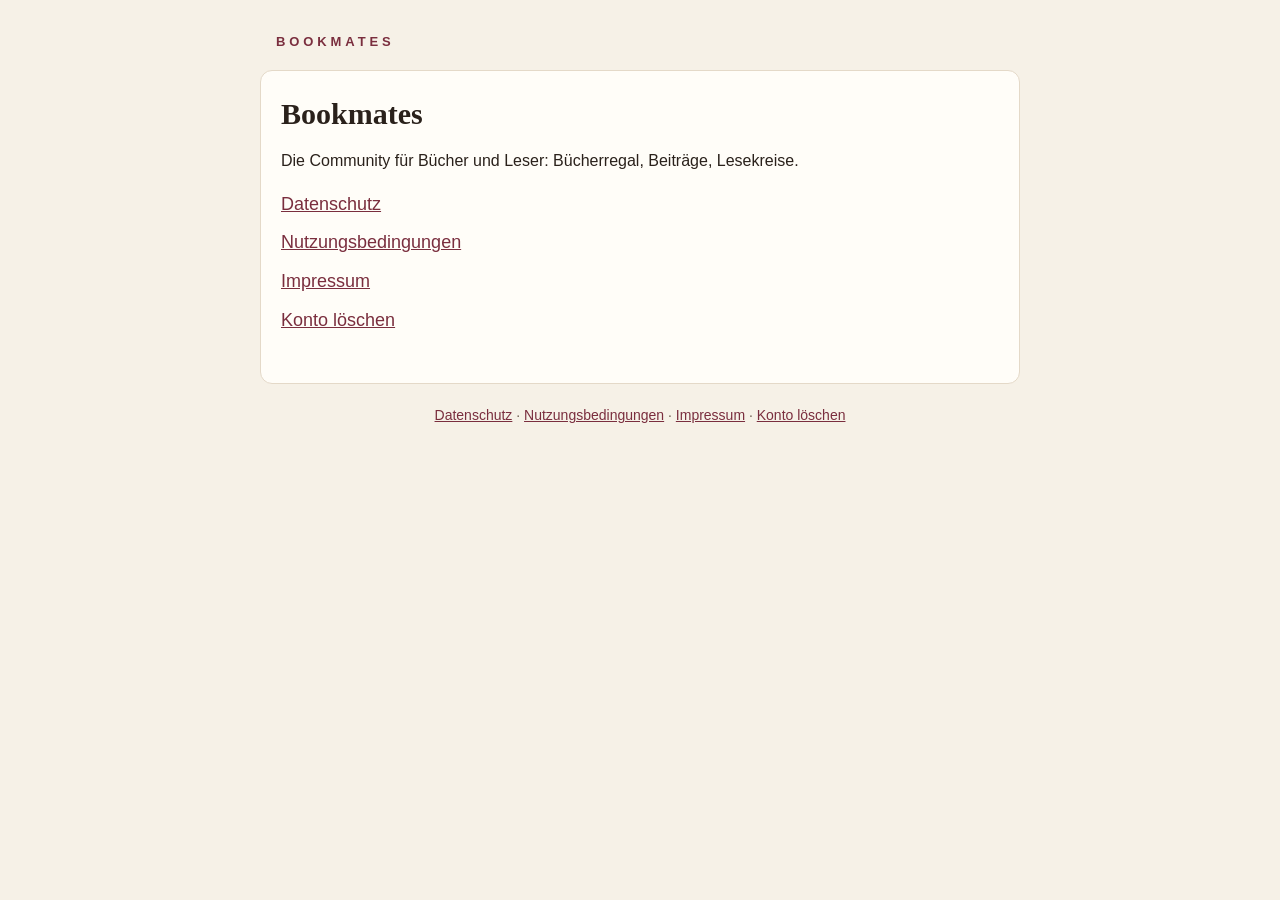
==== site/index.html @ b96f57ba "docs(legal): privacy, terms (zero tolerance), imprint, delete-account page, store questionnaire - Dr" ====
<!doctype html>
<html lang="de">
<head>
<meta charset="utf-8">
<meta name="viewport" content="width=device-width, initial-scale=1">
<title>Bookmates</title>
<link rel="stylesheet" href="style.css">
</head>
<body>
<header><a class="brand" href="index.html">BOOKMATES</a></header>
<main>
<h1>Bookmates</h1>
<p>Die Community für Bücher und Leser: Bücherregal, Beiträge, Lesekreise.</p>
<ul class="links"><li><a href="privacy.html">Datenschutz</a></li><li><a href="terms.html">Nutzungsbedingungen</a></li><li><a href="imprint.html">Impressum</a></li><li><a href="delete-account.html">Konto löschen</a></li></ul>
</main>
<footer><a href="privacy.html">Datenschutz</a> · <a href="terms.html">Nutzungsbedingungen</a> · <a href="imprint.html">Impressum</a> · <a href="delete-account.html">Konto löschen</a></footer>
</body>
</html>
---- site/style.css ----
:root {
  --cream: #f6f1e7;
  --paper: #fffdf8;
  --ink: #2a211b;
  --muted: #6f5f53;
  --burgundy: #7a2e3e;
  --line: #e4d9c8;
}

* { box-sizing: border-box; }

body {
  margin: 0;
  background: var(--cream);
  color: var(--ink);
  font: 16px/1.6 -apple-system, BlinkMacSystemFont, "Segoe UI", Roboto, sans-serif;
}

header, main, footer {
  max-width: 760px;
  margin: 0 auto;
  padding: 0 16px;
}

header { padding-top: 28px; }

.brand {
  color: var(--burgundy);
  letter-spacing: 0.3em;
  font-weight: 700;
  font-size: 13px;
  text-decoration: none;
}

main {
  background: var(--paper);
  border: 1px solid var(--line);
  border-radius: 12px;
  margin-top: 16px;
  padding: 24px 20px 32px;
}

h1, h2 {
  font-family: "Iowan Old Style", "Palatino Linotype", Georgia, serif;
  line-height: 1.25;
}

h1 { font-size: 30px; margin: 0 0 16px; }
h2 { font-size: 20px; margin: 28px 0 8px; }

a { color: var(--burgundy); }

.draft {
  background: #fbeaea;
  border-left: 4px solid var(--burgundy);
  padding: 8px 12px;
  font-size: 14px;
}

ul, ol { padding-left: 22px; }
li { margin: 4px 0; }

.links { list-style: none; padding: 0; }
.links li { margin: 10px 0; font-size: 18px; }

footer {
  padding-top: 20px;
  padding-bottom: 40px;
  color: var(--muted);
  font-size: 14px;
  text-align: center;
}

@media (max-width: 480px) {
  h1 { font-size: 24px; }
  main { padding: 18px 14px 24px; }
}
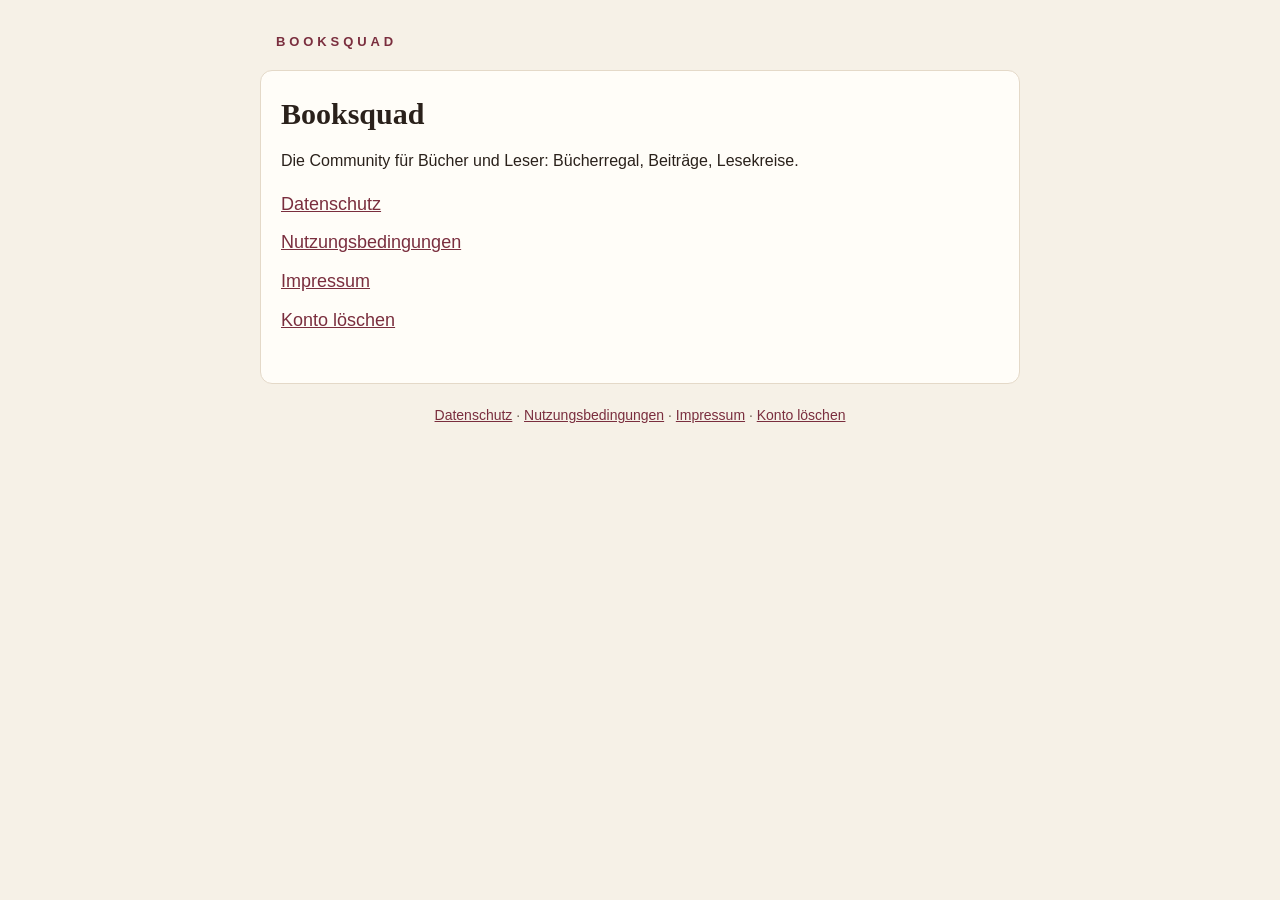
==== commit 8248829a: "chore: rename app to Booksquad - Display name, wordmark and texts: Booksquad - Bundle/application ID" ====
--- a/site/index.html
+++ b/site/index.html
@@ -3,13 +3,13 @@
 <head>
 <meta charset="utf-8">
 <meta name="viewport" content="width=device-width, initial-scale=1">
-<title>Bookmates</title>
+<title>Booksquad</title>
 <link rel="stylesheet" href="style.css">
 </head>
 <body>
-<header><a class="brand" href="index.html">BOOKMATES</a></header>
+<header><a class="brand" href="index.html">BOOKSQUAD</a></header>
 <main>
-<h1>Bookmates</h1>
+<h1>Booksquad</h1>
 <p>Die Community für Bücher und Leser: Bücherregal, Beiträge, Lesekreise.</p>
 <ul class="links"><li><a href="privacy.html">Datenschutz</a></li><li><a href="terms.html">Nutzungsbedingungen</a></li><li><a href="imprint.html">Impressum</a></li><li><a href="delete-account.html">Konto löschen</a></li></ul>
 </main>
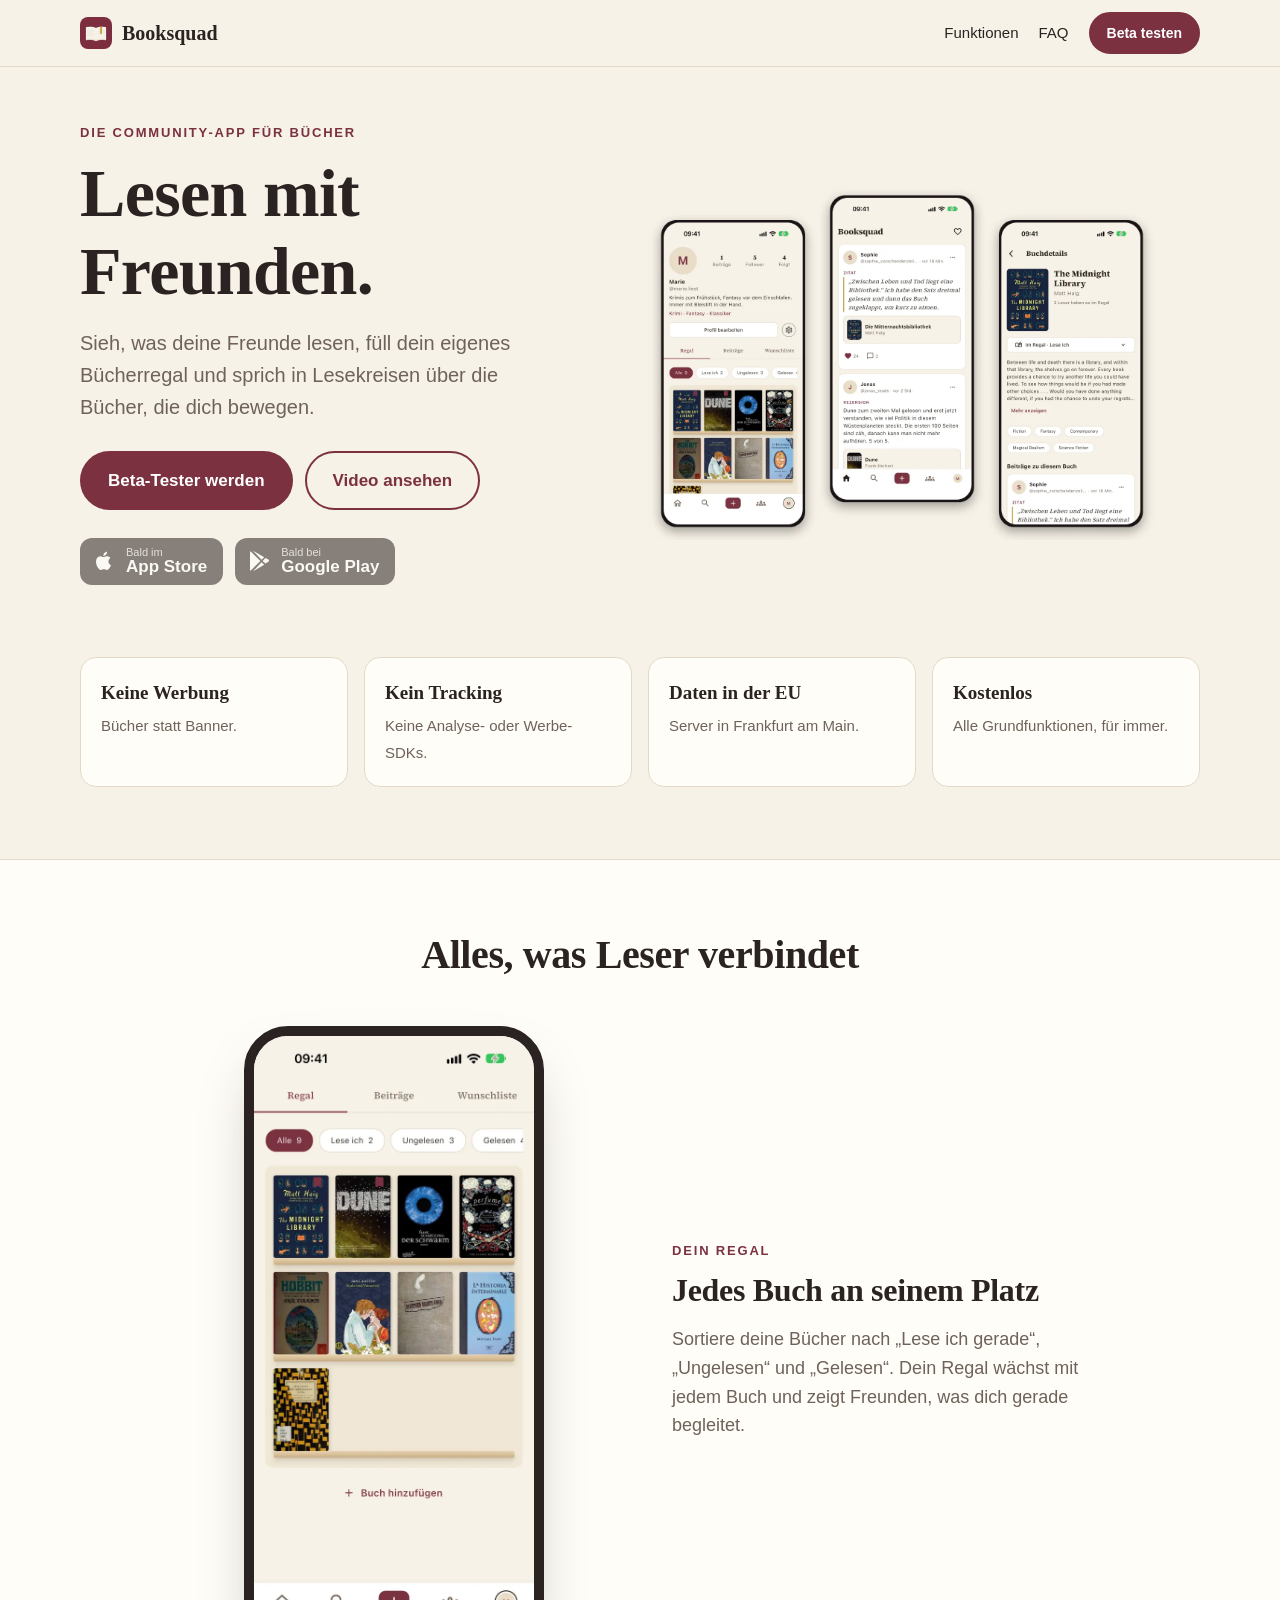
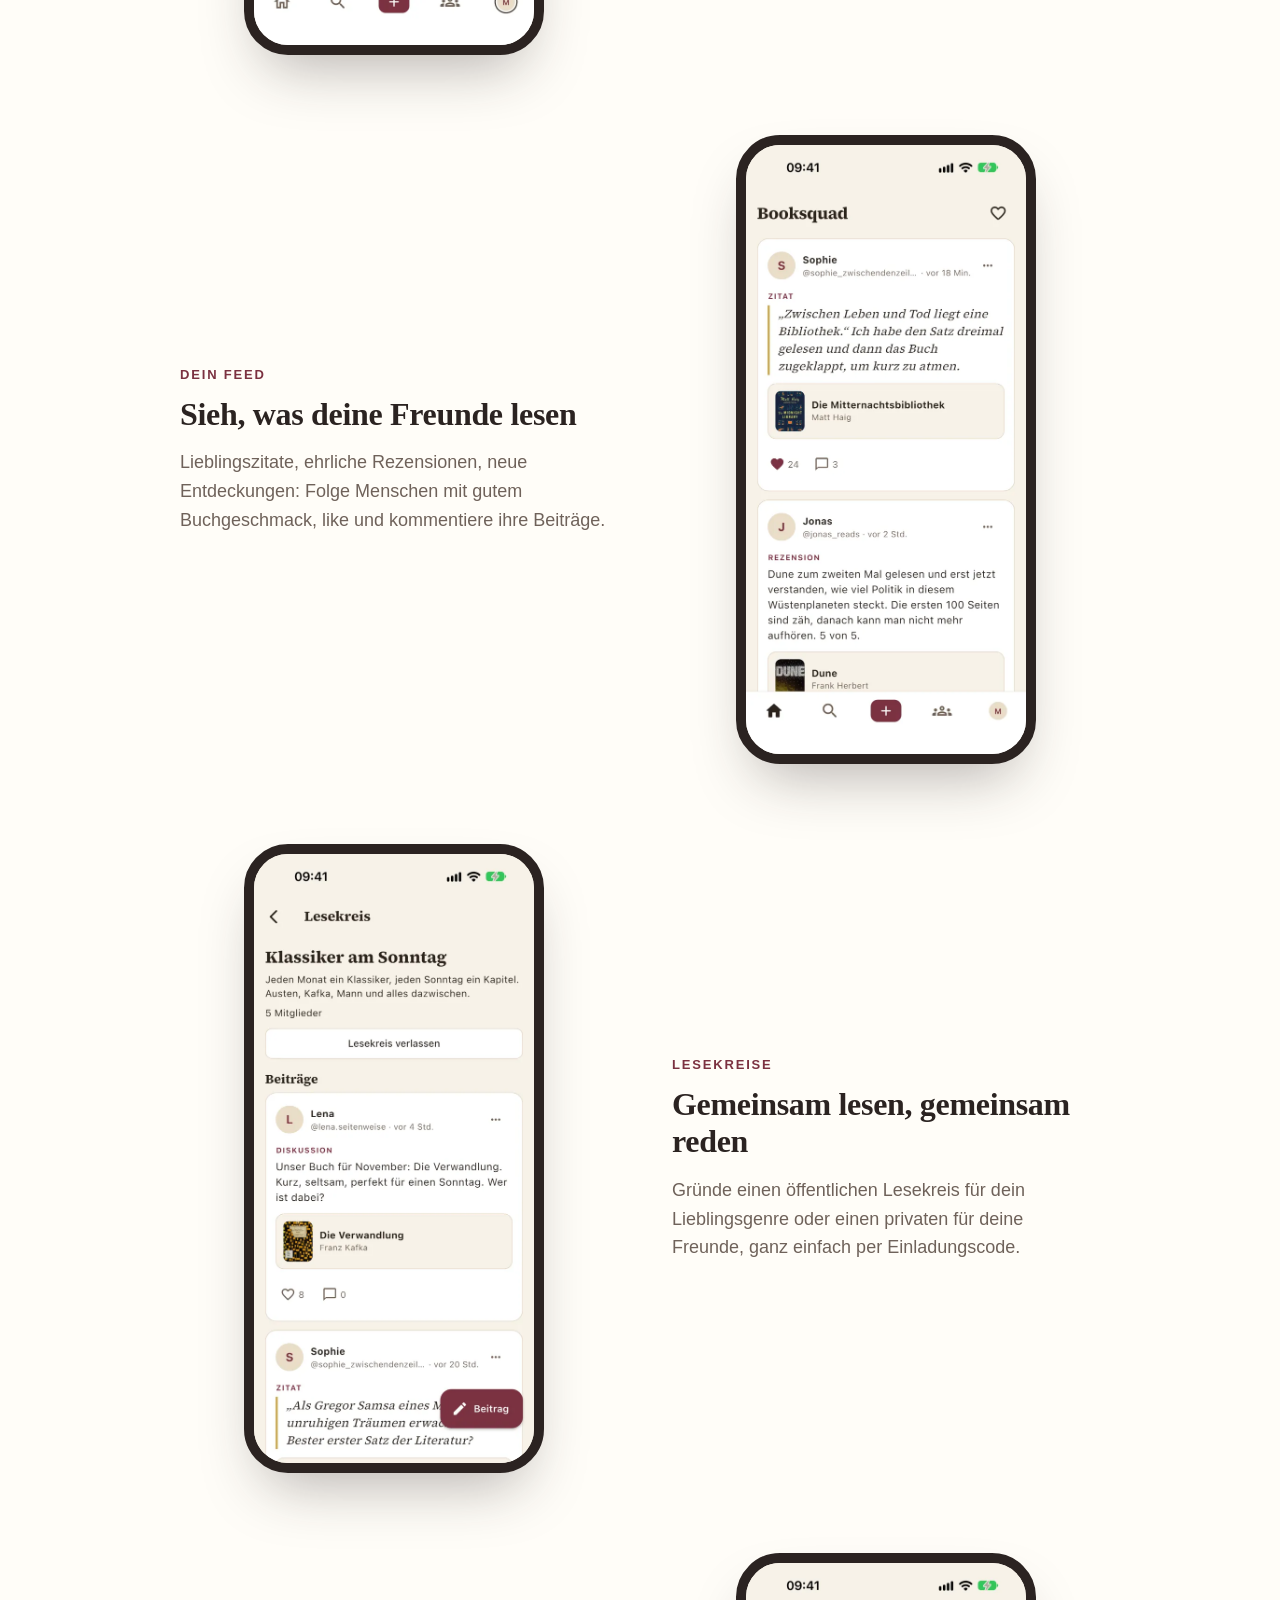
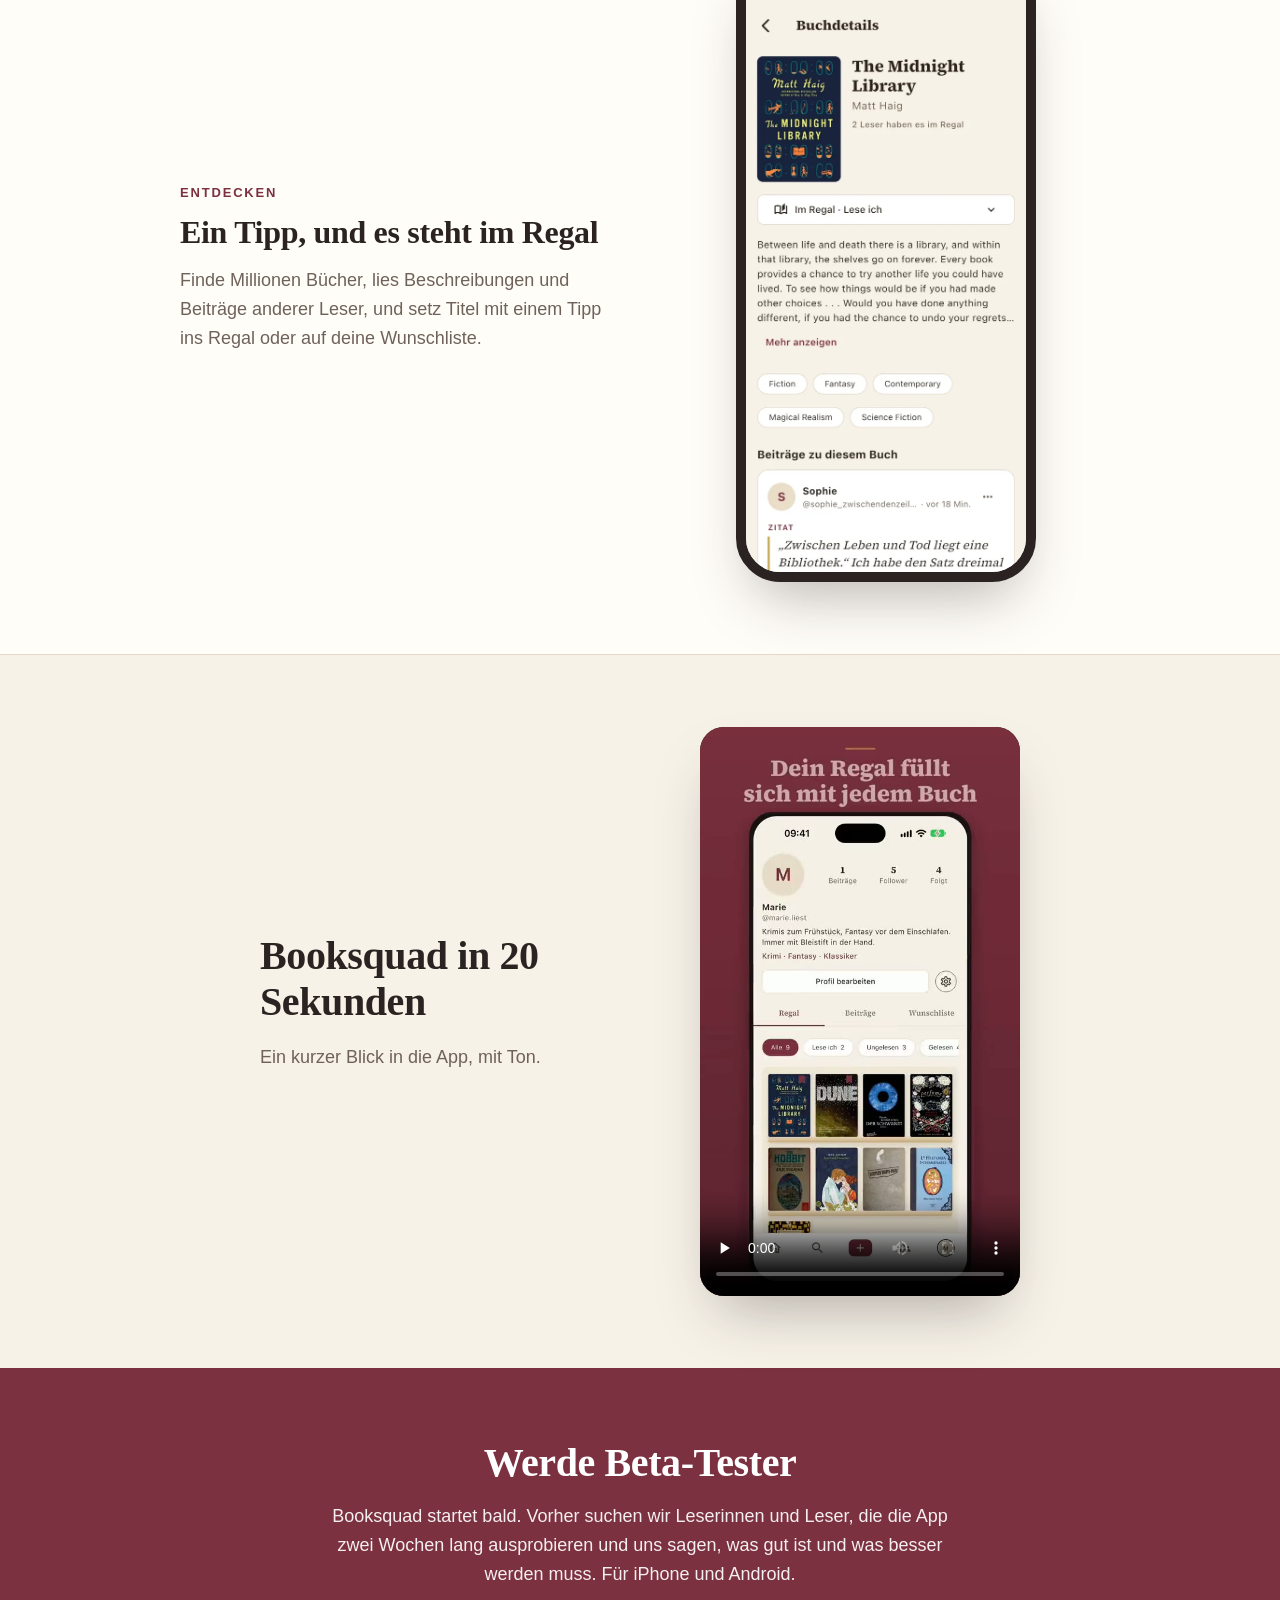
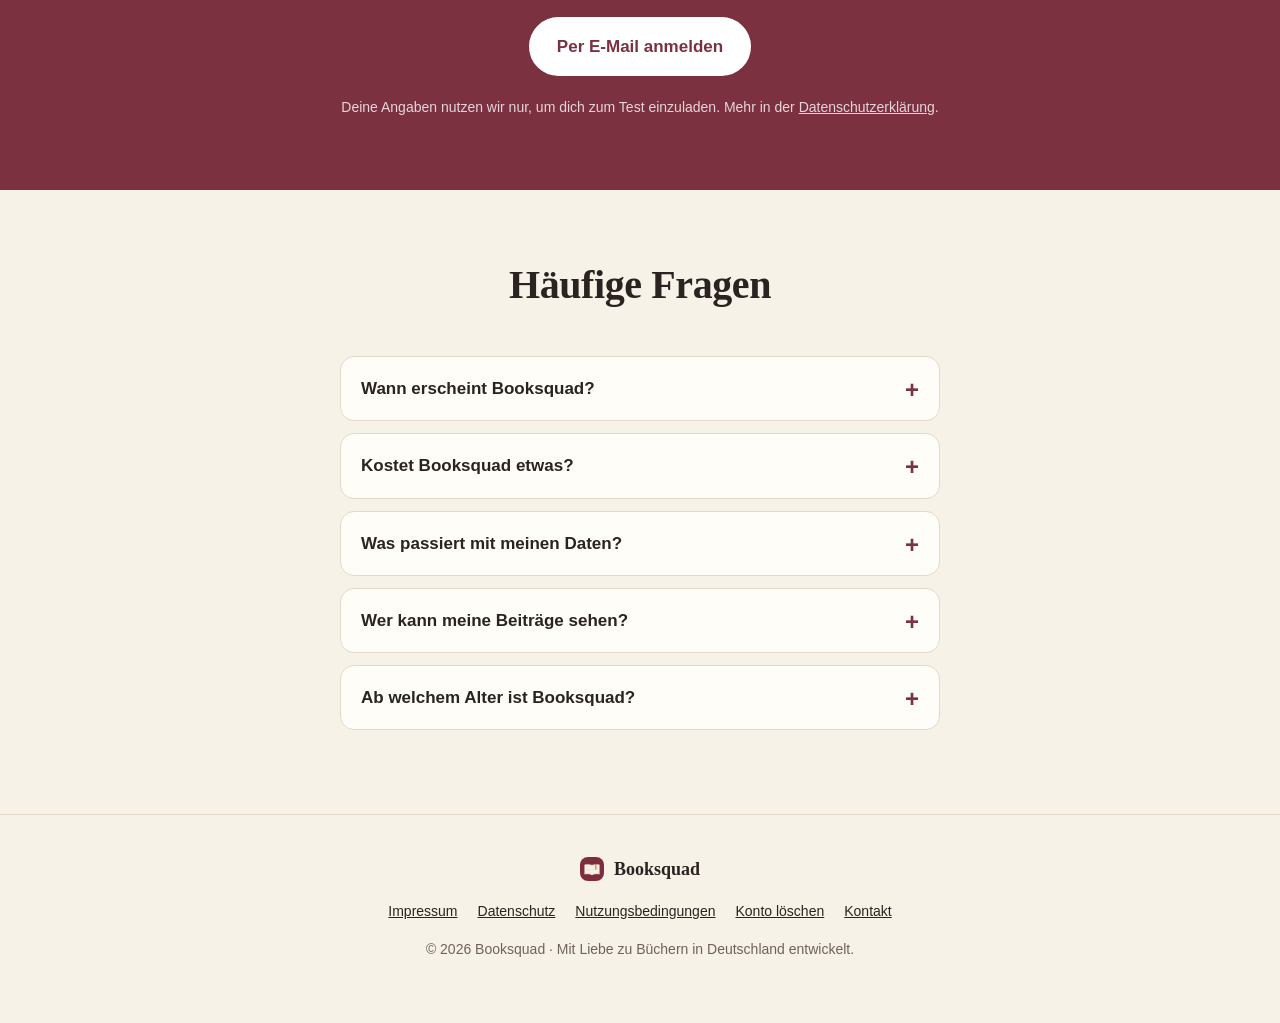
==== commit f421093e: "feat(site): landing page for booksquad.de Hero with app mockups, value props, feature sections with " ====
--- a/site/index.html
+++ b/site/index.html
@@ -3,16 +3,156 @@
 <head>
 <meta charset="utf-8">
 <meta name="viewport" content="width=device-width, initial-scale=1">
-<title>Booksquad</title>
-<link rel="stylesheet" href="style.css">
+<title>Booksquad – Lesen mit Freunden</title>
+<meta name="description" content="Booksquad ist die Community-App für Leserinnen und Leser: dein Bücherregal, Beiträge über Bücher und Lesekreise mit Freunden. Ohne Werbung, ohne Tracking.">
+<meta name="theme-color" content="#7b3140">
+<link rel="icon" type="image/png" href="img/icon-64.png">
+<link rel="apple-touch-icon" href="img/icon-180.png">
+<meta property="og:type" content="website">
+<meta property="og:url" content="https://booksquad.de/">
+<meta property="og:title" content="Booksquad – Lesen mit Freunden">
+<meta property="og:description" content="Dein Bücherregal, Beiträge über Bücher und Lesekreise mit Freunden. Bald im App Store und bei Google Play.">
+<meta property="og:image" content="https://booksquad.de/img/og.jpg">
+<meta name="twitter:card" content="summary_large_image">
+<link rel="stylesheet" href="landing.css">
 </head>
 <body>
-<header><a class="brand" href="index.html">BOOKSQUAD</a></header>
-<main>
-<h1>Booksquad</h1>
-<p>Die Community für Bücher und Leser: Bücherregal, Beiträge, Lesekreise.</p>
-<ul class="links"><li><a href="privacy.html">Datenschutz</a></li><li><a href="terms.html">Nutzungsbedingungen</a></li><li><a href="imprint.html">Impressum</a></li><li><a href="delete-account.html">Konto löschen</a></li></ul>
+
+<header class="top">
+  <a class="logo" href="#top" aria-label="Booksquad Startseite">
+    <img src="img/icon-64.png" width="32" height="32" alt="">
+    <span>Booksquad</span>
+  </a>
+  <nav>
+    <a href="#funktionen">Funktionen</a>
+    <a href="#faq">FAQ</a>
+    <a class="btn btn-small" href="#beta">Beta testen</a>
+  </nav>
+</header>
+
+<main id="top">
+
+<section class="hero">
+  <div class="hero-text">
+    <p class="eyebrow">Die Community-App für Bücher</p>
+    <h1>Lesen mit Freunden.</h1>
+    <p class="lead">Sieh, was deine Freunde lesen, füll dein eigenes Bücherregal und sprich in Lesekreisen über die Bücher, die dich bewegen.</p>
+    <div class="cta">
+      <a class="btn" href="#beta">Beta-Tester werden</a>
+      <a class="btn btn-ghost" href="#teaser">Video ansehen</a>
+    </div>
+    <!-- Bei Veröffentlichung: Links auf die Store-Seiten setzen und class="soon" entfernen. -->
+    <div class="stores" aria-label="Downloads">
+      <span class="store soon"><svg viewBox="0 0 24 24" aria-hidden="true"><path d="M16.4 12.6c0-2.4 2-3.5 2-3.6-1.1-1.6-2.8-1.8-3.4-1.8-1.4-.2-2.8.8-3.5.8s-1.8-.8-3-.8C7 7.2 5.6 8.1 4.8 9.5c-1.6 2.8-.4 7 1.2 9.2.8 1.1 1.7 2.4 2.9 2.3 1.2 0 1.6-.7 3-.7s1.8.7 3 .7c1.3 0 2-1.1 2.8-2.2.9-1.3 1.2-2.5 1.3-2.6-.1 0-2.5-1-2.6-3.6zM14.1 5.6c.6-.8 1.1-1.8 1-2.9-.9 0-2 .6-2.7 1.4-.6.7-1.1 1.8-1 2.8 1 .1 2-.5 2.7-1.3z"/></svg><span><small>Bald im</small>App Store</span></span>
+      <span class="store soon"><svg viewBox="0 0 24 24" aria-hidden="true"><path d="M3.6 2.3 13.4 12l-9.8 9.7c-.4-.2-.6-.6-.6-1.1V3.4c0-.5.2-.9.6-1.1zm11 10.9 2.6 2.6-11.3 6.5 8.7-9.1zm0-2.4L5.9 1.7 17.2 8.2l-2.6 2.6zm3.8-1.9 3 1.7c.8.5.8 1.6 0 2.1l-3 1.7L15.6 12l2.8-3.1z"/></svg><span><small>Bald bei</small>Google Play</span></span>
+    </div>
+  </div>
+  <div class="hero-img">
+    <img src="img/hero.webp" width="1600" height="1000" alt="Booksquad auf drei Smartphones: Profil mit Bücherregal, Feed mit Beiträgen und eine Buchseite">
+  </div>
+</section>
+
+<section class="values" aria-label="Was Booksquad ausmacht">
+  <div><strong>Keine Werbung</strong><span>Bücher statt Banner.</span></div>
+  <div><strong>Kein Tracking</strong><span>Keine Analyse- oder Werbe-SDKs.</span></div>
+  <div><strong>Daten in der EU</strong><span>Server in Frankfurt am Main.</span></div>
+  <div><strong>Kostenlos</strong><span>Alle Grundfunktionen, für immer.</span></div>
+</section>
+
+<section id="funktionen" class="features">
+  <h2 class="section-title">Alles, was Leser verbindet</h2>
+
+  <article class="feature">
+    <div class="phone"><img src="img/09-regal.webp" width="600" height="1305" alt="Bücherregal mit Covern auf Regalbrettern und Filtern Lese ich, Ungelesen, Gelesen" loading="lazy"></div>
+    <div class="feature-text">
+      <p class="eyebrow">Dein Regal</p>
+      <h3>Jedes Buch an seinem Platz</h3>
+      <p>Sortiere deine Bücher nach „Lese ich gerade“, „Ungelesen“ und „Gelesen“. Dein Regal wächst mit jedem Buch und zeigt Freunden, was dich gerade begleitet.</p>
+    </div>
+  </article>
+
+  <article class="feature reverse">
+    <div class="phone"><img src="img/01-feed.webp" width="600" height="1305" alt="Feed mit Zitat- und Rezensions-Beiträgen von Freunden" loading="lazy"></div>
+    <div class="feature-text">
+      <p class="eyebrow">Dein Feed</p>
+      <h3>Sieh, was deine Freunde lesen</h3>
+      <p>Lieblingszitate, ehrliche Rezensionen, neue Entdeckungen: Folge Menschen mit gutem Buchgeschmack, like und kommentiere ihre Beiträge.</p>
+    </div>
+  </article>
+
+  <article class="feature">
+    <div class="phone"><img src="img/06-lesekreis.webp" width="600" height="1305" alt="Lesekreis mit Beiträgen der Mitglieder" loading="lazy"></div>
+    <div class="feature-text">
+      <p class="eyebrow">Lesekreise</p>
+      <h3>Gemeinsam lesen, gemeinsam reden</h3>
+      <p>Gründe einen öffentlichen Lesekreis für dein Lieblingsgenre oder einen privaten für deine Freunde, ganz einfach per Einladungscode.</p>
+    </div>
+  </article>
+
+  <article class="feature reverse">
+    <div class="phone"><img src="img/03-buch.webp" width="600" height="1305" alt="Buchseite mit Cover, Beschreibung und Status-Auswahl" loading="lazy"></div>
+    <div class="feature-text">
+      <p class="eyebrow">Entdecken</p>
+      <h3>Ein Tipp, und es steht im Regal</h3>
+      <p>Finde Millionen Bücher, lies Beschreibungen und Beiträge anderer Leser, und setz Titel mit einem Tipp ins Regal oder auf deine Wunschliste.</p>
+    </div>
+  </article>
+</section>
+
+<section id="teaser" class="teaser">
+  <div class="teaser-text">
+    <h2>Booksquad in 20 Sekunden</h2>
+    <p>Ein kurzer Blick in die App, mit Ton.</p>
+  </div>
+  <video controls playsinline preload="none" poster="img/teaser-poster.jpg" width="540" height="960">
+    <source src="img/teaser.mp4" type="video/mp4">
+  </video>
+</section>
+
+<section id="beta" class="beta">
+  <h2>Werde Beta-Tester</h2>
+  <p>Booksquad startet bald. Vorher suchen wir Leserinnen und Leser, die die App zwei Wochen lang ausprobieren und uns sagen, was gut ist und was besser werden muss. Für iPhone und Android.</p>
+  <a class="btn btn-light" href="mailto:support@booksquad.de?subject=Beta-Tester%20Booksquad&amp;body=Hallo%2C%20ich%20m%C3%B6chte%20Booksquad%20testen.%0A%0AGer%C3%A4t%20(iPhone%20oder%20Android)%3A%20%0AE-Mail%20meiner%20Apple-ID%20bzw.%20meines%20Google-Kontos%3A%20">Per E-Mail anmelden</a>
+  <p class="fine">Deine Angaben nutzen wir nur, um dich zum Test einzuladen. Mehr in der <a href="privacy.html">Datenschutzerklärung</a>.</p>
+</section>
+
+<section id="faq" class="faq">
+  <h2 class="section-title">Häufige Fragen</h2>
+  <details>
+    <summary>Wann erscheint Booksquad?</summary>
+    <p>Die Beta startet im November, der Start im App Store und bei Google Play ist für Dezember geplant.</p>
+  </details>
+  <details>
+    <summary>Kostet Booksquad etwas?</summary>
+    <p>Nein. Alle Grundfunktionen sind kostenlos. Sollte es später Zusatzfunktionen geben, sind sie freiwillig und klar gekennzeichnet.</p>
+  </details>
+  <details>
+    <summary>Was passiert mit meinen Daten?</summary>
+    <p>Deine Daten liegen auf Servern in Frankfurt am Main. Wir zeigen keine Werbung, verkaufen keine Daten und nutzen keine Tracking-Dienste. Du kannst dein Konto jederzeit in der App löschen.</p>
+  </details>
+  <details>
+    <summary>Wer kann meine Beiträge sehen?</summary>
+    <p>Angemeldete Nutzer sehen dein Profil und deine öffentlichen Beiträge. Beiträge in privaten Lesekreisen sehen nur deren Mitglieder. Du kannst andere Nutzer jederzeit blockieren und Inhalte melden.</p>
+  </details>
+  <details>
+    <summary>Ab welchem Alter ist Booksquad?</summary>
+    <p>Booksquad richtet sich an Personen ab 16 Jahren.</p>
+  </details>
+</section>
+
 </main>
-<footer><a href="privacy.html">Datenschutz</a> · <a href="terms.html">Nutzungsbedingungen</a> · <a href="imprint.html">Impressum</a> · <a href="delete-account.html">Konto löschen</a></footer>
+
+<footer class="foot">
+  <div class="logo"><img src="img/icon-64.png" width="24" height="24" alt=""><span>Booksquad</span></div>
+  <nav>
+    <a href="imprint.html">Impressum</a>
+    <a href="privacy.html">Datenschutz</a>
+    <a href="terms.html">Nutzungsbedingungen</a>
+    <a href="delete-account.html">Konto löschen</a>
+    <a href="mailto:support@booksquad.de">Kontakt</a>
+  </nav>
+  <p>© 2026 Booksquad · Mit Liebe zu Büchern in Deutschland entwickelt.</p>
+</footer>
+
 </body>
 </html>
--- a/site/landing.css
+++ b/site/landing.css
@@ -0,0 +1,231 @@
+:root {
+  --cream: #f7f2e8;
+  --parchment: #e9ddc8;
+  --paper: #fffdf8;
+  --ink: #2b2321;
+  --muted: #6f625a;
+  --burgundy: #7b3140;
+  --burgundy-dark: #5e2431;
+  --line: #e4d9c8;
+  --serif: "Iowan Old Style", "Palatino Linotype", Palatino, Georgia, serif;
+  --sans: -apple-system, BlinkMacSystemFont, "Segoe UI", Roboto, Helvetica, Arial, sans-serif;
+}
+
+* { box-sizing: border-box; }
+html { scroll-behavior: smooth; }
+@media (prefers-reduced-motion: reduce) { html { scroll-behavior: auto; } }
+
+body {
+  margin: 0;
+  background: var(--cream);
+  color: var(--ink);
+  font: 17px/1.6 var(--sans);
+  -webkit-font-smoothing: antialiased;
+}
+
+img, video { max-width: 100%; height: auto; display: block; }
+a { color: var(--burgundy); }
+
+h1, h2, h3 { font-family: var(--serif); line-height: 1.15; margin: 0 0 16px; letter-spacing: -0.01em; }
+h1 { font-size: clamp(40px, 7vw, 68px); }
+h2 { font-size: clamp(28px, 4.5vw, 40px); }
+h3 { font-size: clamp(24px, 3.5vw, 32px); }
+
+.eyebrow {
+  color: var(--burgundy);
+  font-size: 13px;
+  font-weight: 700;
+  letter-spacing: 0.14em;
+  text-transform: uppercase;
+  margin: 0 0 10px;
+}
+
+/* Header */
+.top {
+  position: sticky;
+  top: 0;
+  z-index: 10;
+  display: flex;
+  align-items: center;
+  justify-content: space-between;
+  gap: 16px;
+  padding: 12px max(16px, calc((100% - 1120px) / 2));
+  background: rgba(247, 242, 232, 0.9);
+  backdrop-filter: blur(10px);
+  -webkit-backdrop-filter: blur(10px);
+  border-bottom: 1px solid var(--line);
+}
+.logo { display: flex; align-items: center; gap: 10px; text-decoration: none; color: var(--ink); font-family: var(--serif); font-weight: 700; font-size: 20px; }
+.logo img { border-radius: 8px; }
+.top nav { display: flex; align-items: center; gap: 20px; }
+.top nav a:not(.btn) { color: var(--ink); text-decoration: none; font-size: 15px; }
+.top nav a:not(.btn):hover { color: var(--burgundy); }
+
+/* Buttons */
+.btn {
+  display: inline-block;
+  background: var(--burgundy);
+  color: #fff;
+  text-decoration: none;
+  font-weight: 600;
+  padding: 14px 26px;
+  border-radius: 999px;
+  border: 2px solid var(--burgundy);
+  transition: background 0.15s, transform 0.15s;
+}
+.btn:hover { background: var(--burgundy-dark); border-color: var(--burgundy-dark); transform: translateY(-1px); }
+.btn:focus-visible, a:focus-visible, summary:focus-visible { outline: 3px solid var(--burgundy); outline-offset: 3px; }
+.btn-small { padding: 8px 16px; font-size: 14px; }
+.btn-ghost { background: transparent; color: var(--burgundy); }
+.btn-ghost:hover { background: var(--parchment); color: var(--burgundy); border-color: var(--burgundy); }
+.btn-light { background: #fff; color: var(--burgundy); border-color: #fff; }
+.btn-light:hover { background: var(--cream); border-color: var(--cream); color: var(--burgundy); }
+
+/* Sections */
+main > section { padding: 72px max(16px, calc((100% - 1120px) / 2)); scroll-margin-top: 64px; }
+
+.hero {
+  display: grid;
+  grid-template-columns: 1fr 1.25fr;
+  gap: 48px;
+  align-items: center;
+  padding-top: 56px !important;
+}
+.lead { font-size: 20px; color: var(--muted); max-width: 520px; margin: 0 0 28px; }
+.cta { display: flex; flex-wrap: wrap; gap: 12px; margin-bottom: 28px; }
+
+.stores { display: flex; flex-wrap: wrap; gap: 12px; }
+.store {
+  display: inline-flex;
+  align-items: center;
+  gap: 10px;
+  background: var(--ink);
+  color: #fff;
+  border-radius: 12px;
+  padding: 8px 16px 8px 12px;
+  text-decoration: none;
+  font-weight: 600;
+  line-height: 1.1;
+}
+.store svg { width: 24px; height: 24px; fill: currentColor; }
+.store small { display: block; font-size: 11px; font-weight: 400; opacity: 0.8; }
+.store.soon { opacity: 0.55; cursor: default; }
+
+/* Values */
+.values {
+  display: grid;
+  grid-template-columns: repeat(4, 1fr);
+  gap: 16px;
+  padding-top: 0 !important;
+}
+.values div {
+  background: var(--paper);
+  border: 1px solid var(--line);
+  border-radius: 16px;
+  padding: 20px;
+}
+.values strong { display: block; font-family: var(--serif); font-size: 19px; margin-bottom: 4px; }
+.values span { color: var(--muted); font-size: 15px; }
+
+/* Features */
+.section-title { text-align: center; margin-bottom: 48px; }
+.features { background: var(--paper); border-top: 1px solid var(--line); border-bottom: 1px solid var(--line); }
+.feature {
+  display: grid;
+  grid-template-columns: 1fr 1fr;
+  gap: 64px;
+  align-items: center;
+  max-width: 920px;
+  margin: 0 auto 80px;
+}
+.feature:last-child { margin-bottom: 0; }
+.feature.reverse .phone { order: 2; }
+.feature-text p:not(.eyebrow) { color: var(--muted); font-size: 18px; margin: 0; }
+.phone {
+  justify-self: center;
+  width: min(300px, 80vw);
+  border: 10px solid var(--ink);
+  border-radius: 44px;
+  overflow: hidden;
+  background: var(--cream);
+  box-shadow: 0 30px 60px -20px rgba(43, 35, 33, 0.35);
+}
+
+/* Teaser */
+.teaser {
+  display: grid;
+  grid-template-columns: 1fr auto;
+  gap: 48px;
+  align-items: center;
+  max-width: 920px;
+  margin: 0 auto;
+}
+.teaser p { color: var(--muted); font-size: 18px; }
+.teaser video {
+  width: min(320px, 80vw);
+  border-radius: 24px;
+  box-shadow: 0 30px 60px -20px rgba(43, 35, 33, 0.35);
+  background: var(--ink);
+}
+
+/* Beta */
+.beta {
+  background: var(--burgundy);
+  color: #fff;
+  text-align: center;
+}
+.beta h2 { color: #fff; }
+.beta p { max-width: 620px; margin: 0 auto 28px; font-size: 18px; opacity: 0.92; }
+.beta .fine { font-size: 14px; margin: 20px auto 0; opacity: 0.8; }
+.beta .fine a { color: #fff; }
+
+/* FAQ */
+.faq { max-width: 760px; margin: 0 auto; }
+.faq details {
+  background: var(--paper);
+  border: 1px solid var(--line);
+  border-radius: 14px;
+  margin-bottom: 12px;
+  padding: 0 20px;
+}
+.faq summary {
+  cursor: pointer;
+  list-style: none;
+  font-weight: 600;
+  padding: 18px 28px 18px 0;
+  position: relative;
+}
+.faq summary::-webkit-details-marker { display: none; }
+.faq summary::after { content: "+"; position: absolute; right: 0; top: 14px; font-size: 24px; color: var(--burgundy); }
+.faq details[open] summary::after { content: "–"; }
+.faq details p { margin: 0 0 18px; color: var(--muted); }
+
+/* Footer */
+.foot {
+  border-top: 1px solid var(--line);
+  padding: 40px 16px 48px;
+  text-align: center;
+  color: var(--muted);
+  font-size: 14px;
+}
+.foot .logo { justify-content: center; margin-bottom: 16px; font-size: 18px; }
+.foot nav { display: flex; flex-wrap: wrap; justify-content: center; gap: 8px 20px; margin-bottom: 16px; }
+.foot nav a { color: var(--ink); }
+
+/* Mobile */
+@media (max-width: 860px) {
+  main > section { padding-top: 56px; padding-bottom: 56px; }
+  .hero, .feature, .teaser { grid-template-columns: 1fr; gap: 32px; text-align: center; }
+  .hero-text .lead { margin-left: auto; margin-right: auto; }
+  .cta, .stores { justify-content: center; }
+  .feature.reverse .phone { order: 0; }
+  .values { grid-template-columns: repeat(2, 1fr); }
+  .teaser video { justify-self: center; }
+}
+@media (max-width: 520px) {
+  body { font-size: 16px; }
+  .top nav a:not(.btn) { display: none; }
+  .lead { font-size: 18px; }
+  .values { grid-template-columns: 1fr; }
+  .feature { margin-bottom: 56px; }
+}
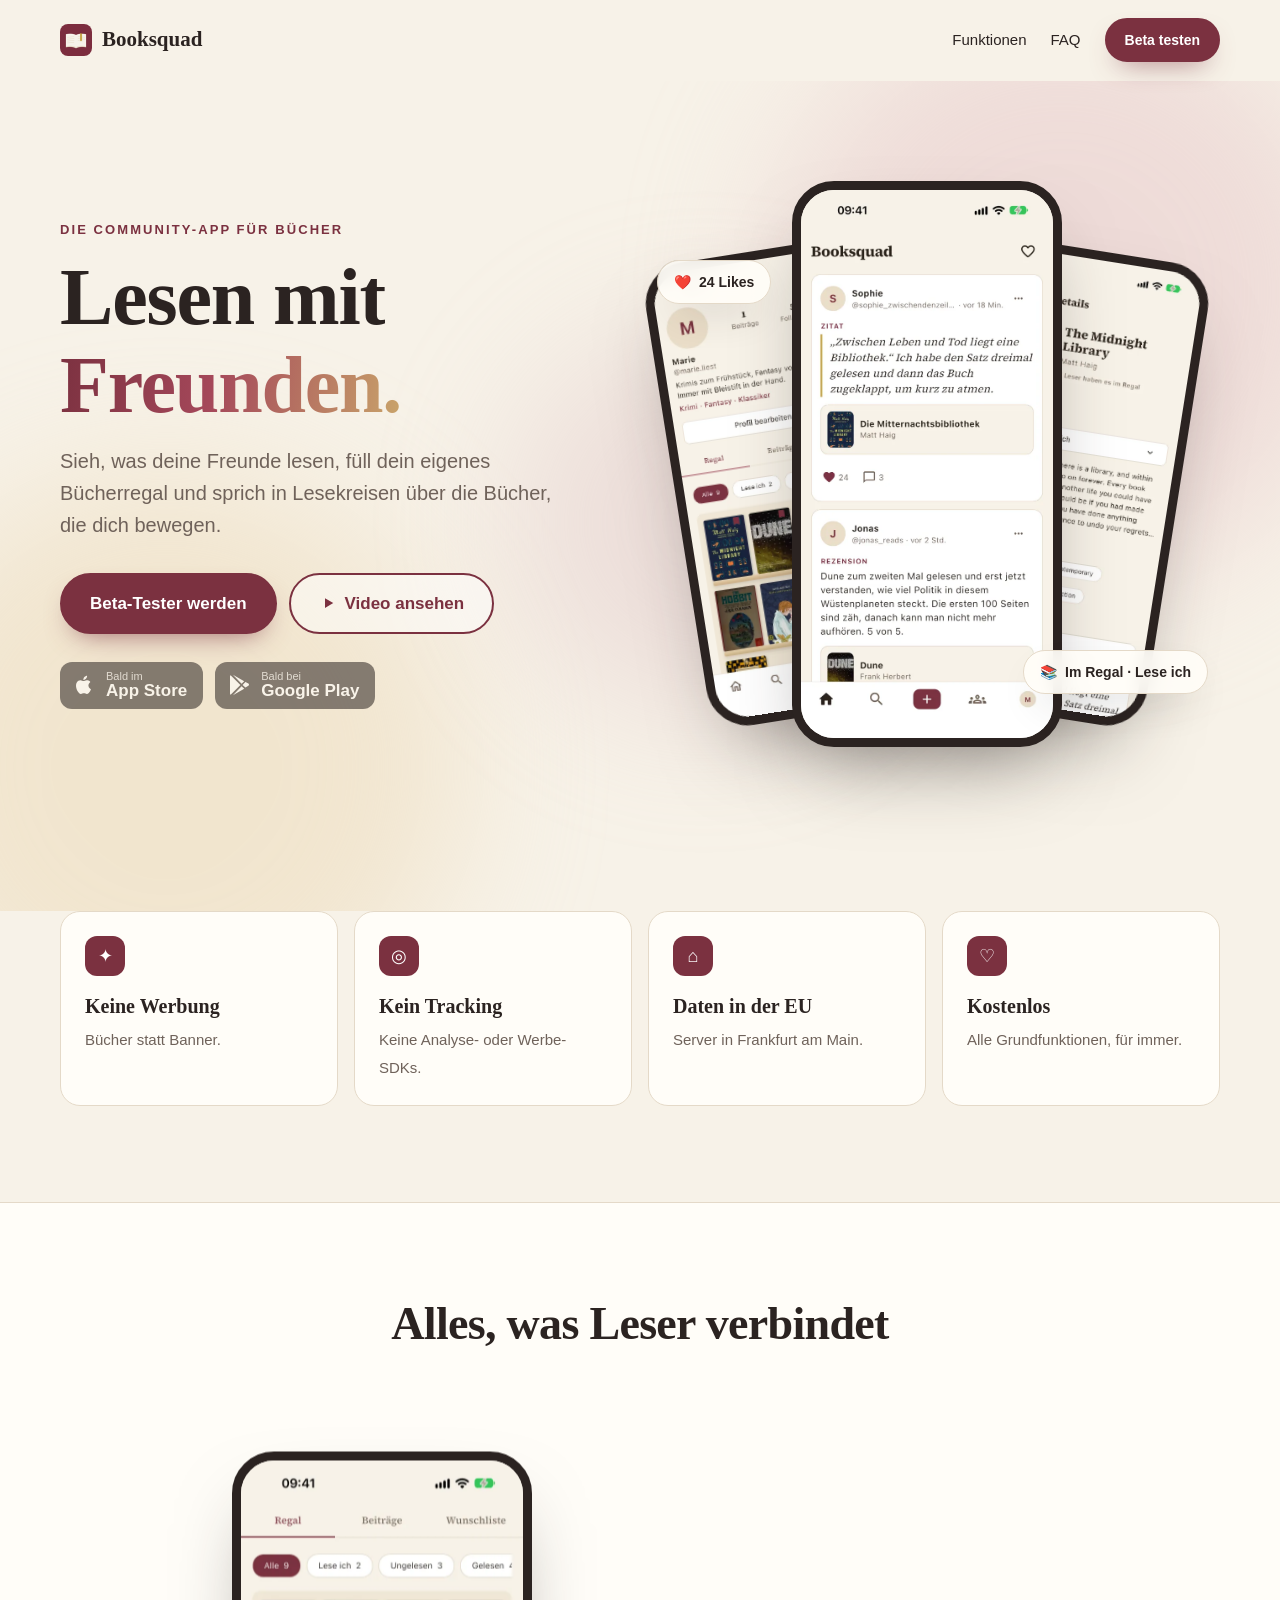
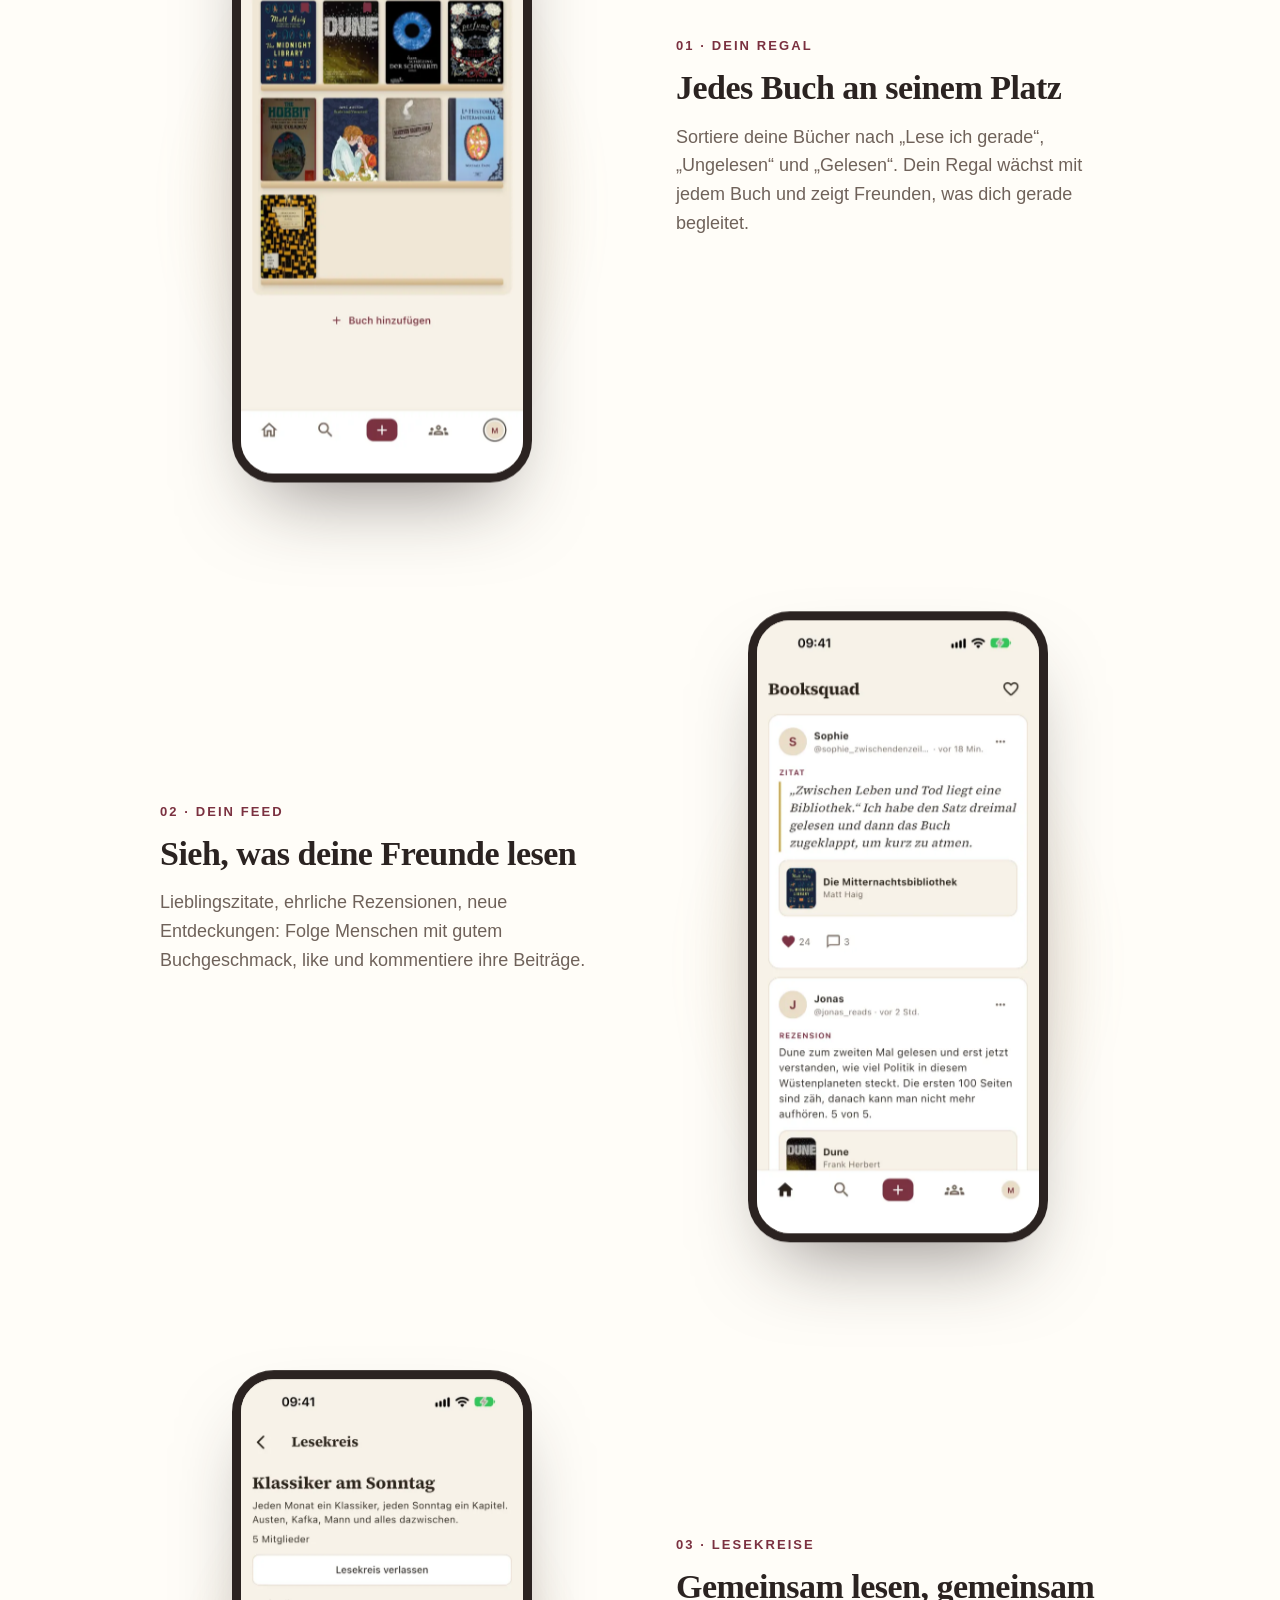
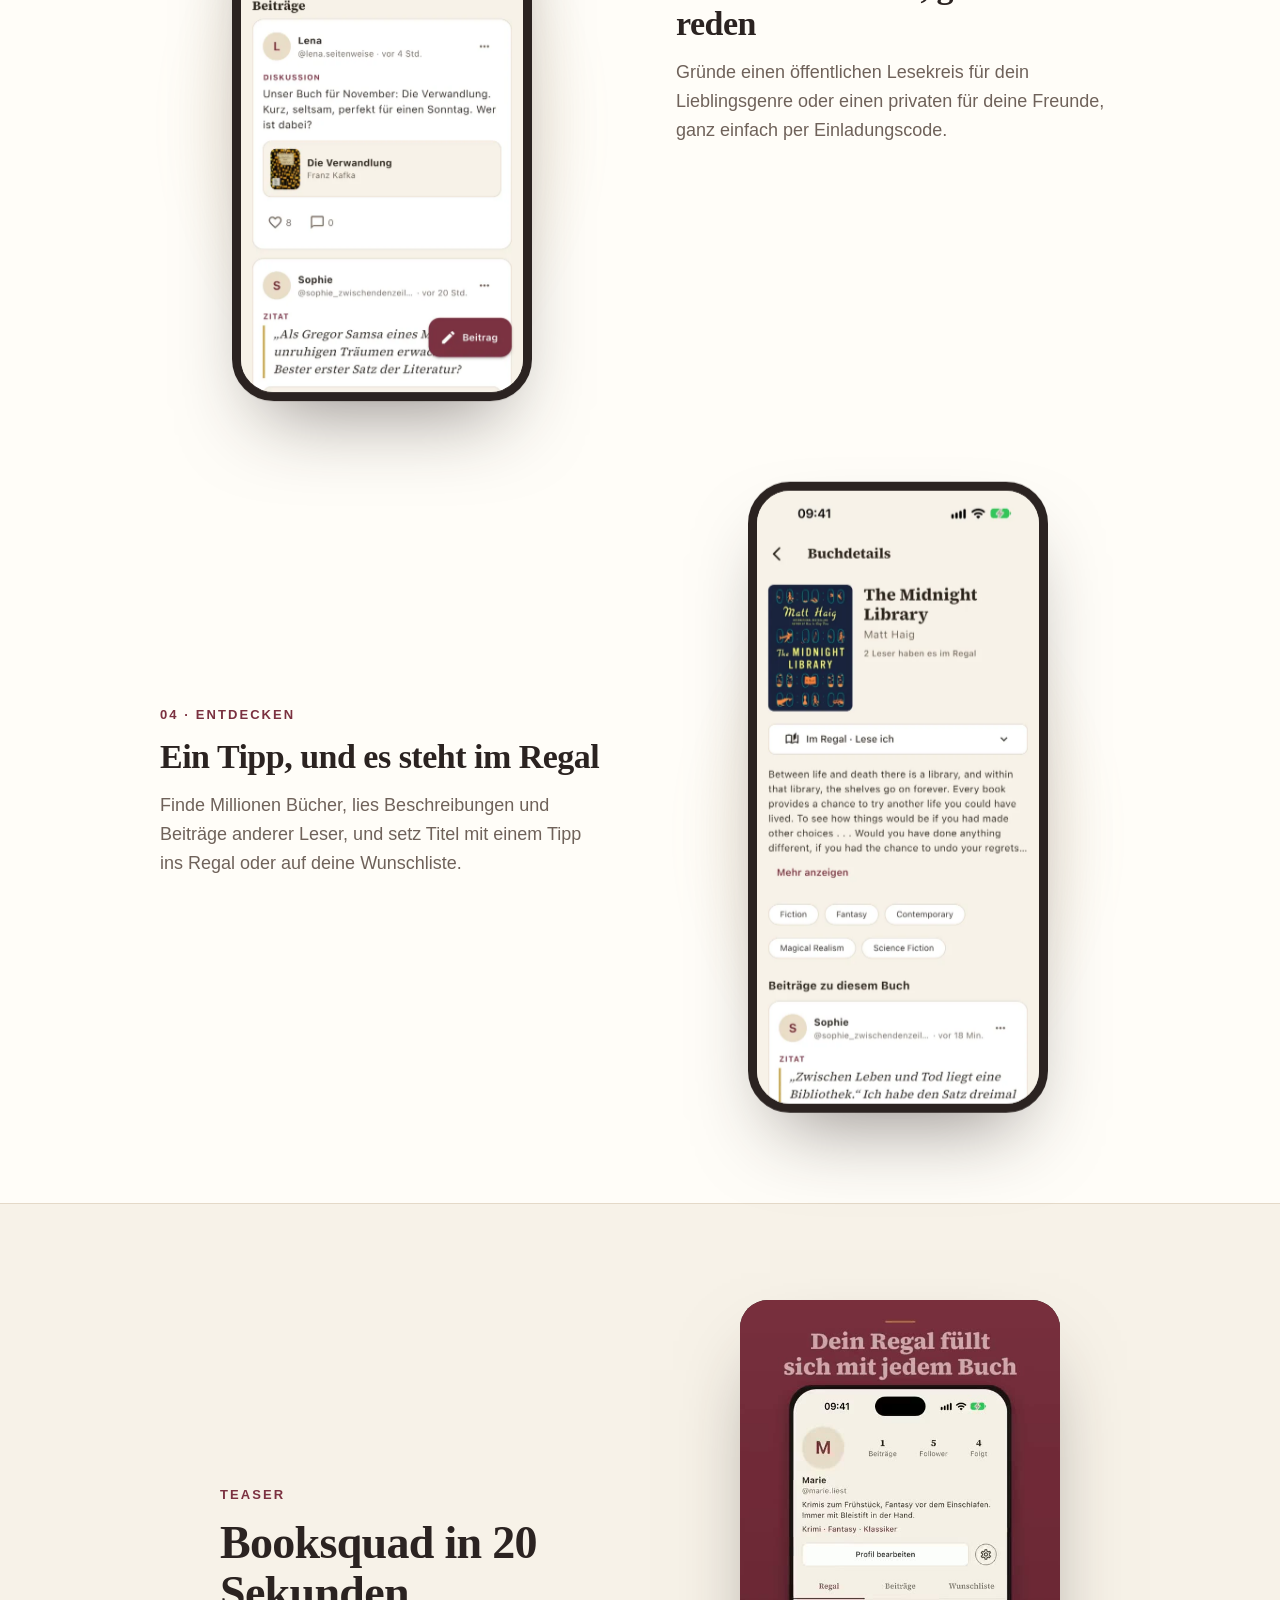
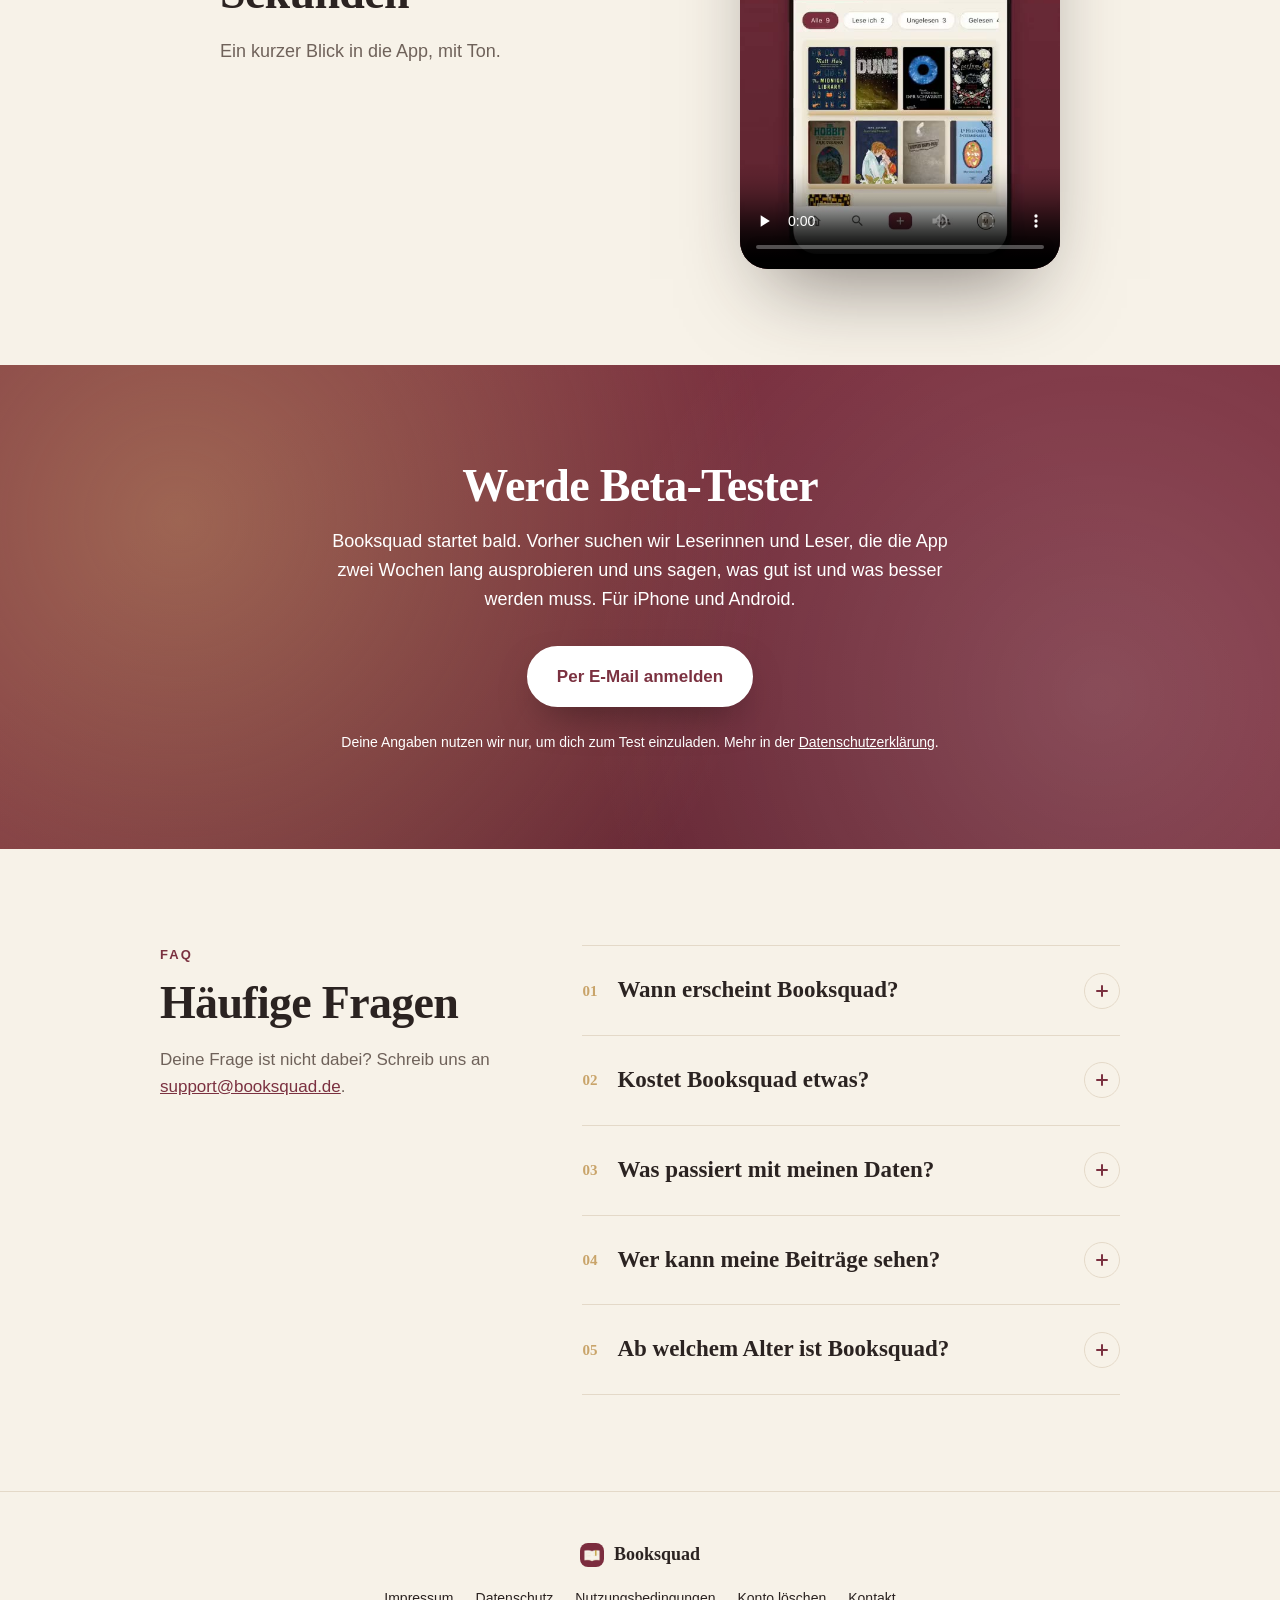
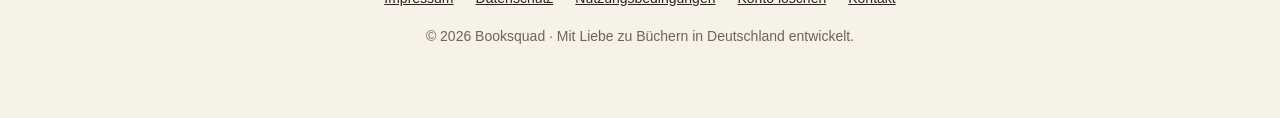
==== commit f89e8257: "feat(site): premium motion and redesigned FAQ on the landing page Word-by-word headline reveal, thre" ====
--- a/site/index.html
+++ b/site/index.html
@@ -14,9 +14,14 @@
 <meta property="og:description" content="Dein Bücherregal, Beiträge über Bücher und Lesekreise mit Freunden. Bald im App Store und bei Google Play.">
 <meta property="og:image" content="https://booksquad.de/img/og.jpg">
 <meta name="twitter:card" content="summary_large_image">
+<link rel="preload" as="image" href="img/01-feed.webp">
 <link rel="stylesheet" href="landing.css">
+<script>document.documentElement.classList.add('js')</script>
+<script src="landing.js" defer></script>
 </head>
 <body>
+
+<div class="progress" aria-hidden="true"></div>
 
 <header class="top">
   <a class="logo" href="#top" aria-label="Booksquad Startseite">
@@ -33,111 +38,133 @@
 <main id="top">
 
 <section class="hero">
+  <div class="blobs" aria-hidden="true"><i></i><i></i><i></i></div>
   <div class="hero-text">
-    <p class="eyebrow">Die Community-App für Bücher</p>
-    <h1>Lesen mit Freunden.</h1>
-    <p class="lead">Sieh, was deine Freunde lesen, füll dein eigenes Bücherregal und sprich in Lesekreisen über die Bücher, die dich bewegen.</p>
-    <div class="cta">
+    <p class="eyebrow" data-reveal style="--d:0">Die Community-App für Bücher</p>
+    <h1 aria-label="Lesen mit Freunden.">
+      <span class="word" aria-hidden="true"><span style="--i:0">Lesen</span></span>
+      <span class="word" aria-hidden="true"><span style="--i:1">mit</span></span>
+      <span class="word" aria-hidden="true"><span style="--i:2" class="accent">Freunden.</span></span>
+    </h1>
+    <p class="lead" data-reveal style="--d:4">Sieh, was deine Freunde lesen, füll dein eigenes Bücherregal und sprich in Lesekreisen über die Bücher, die dich bewegen.</p>
+    <div class="cta" data-reveal style="--d:5">
       <a class="btn" href="#beta">Beta-Tester werden</a>
-      <a class="btn btn-ghost" href="#teaser">Video ansehen</a>
+      <a class="btn btn-ghost" href="#teaser"><svg viewBox="0 0 24 24" aria-hidden="true"><path d="M8 5.5v13l11-6.5z"/></svg>Video ansehen</a>
     </div>
     <!-- Bei Veröffentlichung: Links auf die Store-Seiten setzen und class="soon" entfernen. -->
-    <div class="stores" aria-label="Downloads">
+    <div class="stores" aria-label="Downloads" data-reveal style="--d:6">
       <span class="store soon"><svg viewBox="0 0 24 24" aria-hidden="true"><path d="M16.4 12.6c0-2.4 2-3.5 2-3.6-1.1-1.6-2.8-1.8-3.4-1.8-1.4-.2-2.8.8-3.5.8s-1.8-.8-3-.8C7 7.2 5.6 8.1 4.8 9.5c-1.6 2.8-.4 7 1.2 9.2.8 1.1 1.7 2.4 2.9 2.3 1.2 0 1.6-.7 3-.7s1.8.7 3 .7c1.3 0 2-1.1 2.8-2.2.9-1.3 1.2-2.5 1.3-2.6-.1 0-2.5-1-2.6-3.6zM14.1 5.6c.6-.8 1.1-1.8 1-2.9-.9 0-2 .6-2.7 1.4-.6.7-1.1 1.8-1 2.8 1 .1 2-.5 2.7-1.3z"/></svg><span><small>Bald im</small>App Store</span></span>
       <span class="store soon"><svg viewBox="0 0 24 24" aria-hidden="true"><path d="M3.6 2.3 13.4 12l-9.8 9.7c-.4-.2-.6-.6-.6-1.1V3.4c0-.5.2-.9.6-1.1zm11 10.9 2.6 2.6-11.3 6.5 8.7-9.1zm0-2.4L5.9 1.7 17.2 8.2l-2.6 2.6zm3.8-1.9 3 1.7c.8.5.8 1.6 0 2.1l-3 1.7L15.6 12l2.8-3.1z"/></svg><span><small>Bald bei</small>Google Play</span></span>
     </div>
   </div>
-  <div class="hero-img">
-    <img src="img/hero.webp" width="1600" height="1000" alt="Booksquad auf drei Smartphones: Profil mit Bücherregal, Feed mit Beiträgen und eine Buchseite">
+
+  <div class="hero-phones" role="img" aria-label="Booksquad auf drei Smartphones: Profil mit Bücherregal, Feed mit Beiträgen und eine Buchseite">
+    <div class="hp hp-left" style="--depth:0.6"><div class="mouse"><div class="float"><div class="phone"><img src="img/08-profil.webp" width="600" height="1305" alt=""></div></div></div></div>
+    <div class="hp hp-right" style="--depth:0.8"><div class="mouse"><div class="float"><div class="phone"><img src="img/03-buch.webp" width="600" height="1305" alt=""></div></div></div></div>
+    <div class="hp hp-center" style="--depth:1.2"><div class="mouse"><div class="float"><div class="phone"><img src="img/01-feed.webp" width="600" height="1305" alt=""></div></div></div></div>
+    <div class="chip chip-1" style="--depth:1.6"><span>❤️</span> 24 Likes</div>
+    <div class="chip chip-2" style="--depth:1.4"><span>📚</span> Im Regal · Lese ich</div>
   </div>
 </section>
 
 <section class="values" aria-label="Was Booksquad ausmacht">
-  <div><strong>Keine Werbung</strong><span>Bücher statt Banner.</span></div>
-  <div><strong>Kein Tracking</strong><span>Keine Analyse- oder Werbe-SDKs.</span></div>
-  <div><strong>Daten in der EU</strong><span>Server in Frankfurt am Main.</span></div>
-  <div><strong>Kostenlos</strong><span>Alle Grundfunktionen, für immer.</span></div>
+  <div data-reveal style="--d:0"><b class="ico">✦</b><strong>Keine Werbung</strong><span>Bücher statt Banner.</span></div>
+  <div data-reveal style="--d:1"><b class="ico">◎</b><strong>Kein Tracking</strong><span>Keine Analyse- oder Werbe-SDKs.</span></div>
+  <div data-reveal style="--d:2"><b class="ico">⌂</b><strong>Daten in der EU</strong><span>Server in Frankfurt am Main.</span></div>
+  <div data-reveal style="--d:3"><b class="ico">♡</b><strong>Kostenlos</strong><span>Alle Grundfunktionen, für immer.</span></div>
 </section>
 
 <section id="funktionen" class="features">
-  <h2 class="section-title">Alles, was Leser verbindet</h2>
+  <h2 class="section-title" data-reveal>Alles, was Leser verbindet</h2>
 
   <article class="feature">
-    <div class="phone"><img src="img/09-regal.webp" width="600" height="1305" alt="Bücherregal mit Covern auf Regalbrettern und Filtern Lese ich, Ungelesen, Gelesen" loading="lazy"></div>
+    <div class="tilt-wrap" data-parallax="50"><div class="phone" data-reveal="tilt-left"><img src="img/09-regal.webp" width="600" height="1305" alt="Bücherregal mit Covern auf Regalbrettern und Filtern Lese ich, Ungelesen, Gelesen" loading="lazy"></div></div>
     <div class="feature-text">
-      <p class="eyebrow">Dein Regal</p>
-      <h3>Jedes Buch an seinem Platz</h3>
-      <p>Sortiere deine Bücher nach „Lese ich gerade“, „Ungelesen“ und „Gelesen“. Dein Regal wächst mit jedem Buch und zeigt Freunden, was dich gerade begleitet.</p>
+      <p class="eyebrow" data-reveal>01 · Dein Regal</p>
+      <h3 data-reveal style="--d:1">Jedes Buch an seinem Platz</h3>
+      <p data-reveal style="--d:2">Sortiere deine Bücher nach „Lese ich gerade“, „Ungelesen“ und „Gelesen“. Dein Regal wächst mit jedem Buch und zeigt Freunden, was dich gerade begleitet.</p>
     </div>
   </article>
 
   <article class="feature reverse">
-    <div class="phone"><img src="img/01-feed.webp" width="600" height="1305" alt="Feed mit Zitat- und Rezensions-Beiträgen von Freunden" loading="lazy"></div>
+    <div class="tilt-wrap" data-parallax="50"><div class="phone" data-reveal="tilt-right"><img src="img/01-feed.webp" width="600" height="1305" alt="Feed mit Zitat- und Rezensions-Beiträgen von Freunden" loading="lazy"></div></div>
     <div class="feature-text">
-      <p class="eyebrow">Dein Feed</p>
-      <h3>Sieh, was deine Freunde lesen</h3>
-      <p>Lieblingszitate, ehrliche Rezensionen, neue Entdeckungen: Folge Menschen mit gutem Buchgeschmack, like und kommentiere ihre Beiträge.</p>
+      <p class="eyebrow" data-reveal>02 · Dein Feed</p>
+      <h3 data-reveal style="--d:1">Sieh, was deine Freunde lesen</h3>
+      <p data-reveal style="--d:2">Lieblingszitate, ehrliche Rezensionen, neue Entdeckungen: Folge Menschen mit gutem Buchgeschmack, like und kommentiere ihre Beiträge.</p>
     </div>
   </article>
 
   <article class="feature">
-    <div class="phone"><img src="img/06-lesekreis.webp" width="600" height="1305" alt="Lesekreis mit Beiträgen der Mitglieder" loading="lazy"></div>
+    <div class="tilt-wrap" data-parallax="50"><div class="phone" data-reveal="tilt-left"><img src="img/06-lesekreis.webp" width="600" height="1305" alt="Lesekreis mit Beiträgen der Mitglieder" loading="lazy"></div></div>
     <div class="feature-text">
-      <p class="eyebrow">Lesekreise</p>
-      <h3>Gemeinsam lesen, gemeinsam reden</h3>
-      <p>Gründe einen öffentlichen Lesekreis für dein Lieblingsgenre oder einen privaten für deine Freunde, ganz einfach per Einladungscode.</p>
+      <p class="eyebrow" data-reveal>03 · Lesekreise</p>
+      <h3 data-reveal style="--d:1">Gemeinsam lesen, gemeinsam reden</h3>
+      <p data-reveal style="--d:2">Gründe einen öffentlichen Lesekreis für dein Lieblingsgenre oder einen privaten für deine Freunde, ganz einfach per Einladungscode.</p>
     </div>
   </article>
 
   <article class="feature reverse">
-    <div class="phone"><img src="img/03-buch.webp" width="600" height="1305" alt="Buchseite mit Cover, Beschreibung und Status-Auswahl" loading="lazy"></div>
+    <div class="tilt-wrap" data-parallax="50"><div class="phone" data-reveal="tilt-right"><img src="img/03-buch.webp" width="600" height="1305" alt="Buchseite mit Cover, Beschreibung und Status-Auswahl" loading="lazy"></div></div>
     <div class="feature-text">
-      <p class="eyebrow">Entdecken</p>
-      <h3>Ein Tipp, und es steht im Regal</h3>
-      <p>Finde Millionen Bücher, lies Beschreibungen und Beiträge anderer Leser, und setz Titel mit einem Tipp ins Regal oder auf deine Wunschliste.</p>
+      <p class="eyebrow" data-reveal>04 · Entdecken</p>
+      <h3 data-reveal style="--d:1">Ein Tipp, und es steht im Regal</h3>
+      <p data-reveal style="--d:2">Finde Millionen Bücher, lies Beschreibungen und Beiträge anderer Leser, und setz Titel mit einem Tipp ins Regal oder auf deine Wunschliste.</p>
     </div>
   </article>
 </section>
 
 <section id="teaser" class="teaser">
   <div class="teaser-text">
-    <h2>Booksquad in 20 Sekunden</h2>
-    <p>Ein kurzer Blick in die App, mit Ton.</p>
+    <p class="eyebrow" data-reveal>Teaser</p>
+    <h2 data-reveal style="--d:1">Booksquad in 20 Sekunden</h2>
+    <p data-reveal style="--d:2">Ein kurzer Blick in die App, mit Ton.</p>
   </div>
-  <video controls playsinline preload="none" poster="img/teaser-poster.jpg" width="540" height="960">
-    <source src="img/teaser.mp4" type="video/mp4">
-  </video>
+  <div class="video-wrap" data-reveal="zoom">
+    <video controls playsinline preload="none" poster="img/teaser-poster.jpg" width="540" height="960">
+      <source src="img/teaser.mp4" type="video/mp4">
+    </video>
+  </div>
 </section>
 
 <section id="beta" class="beta">
-  <h2>Werde Beta-Tester</h2>
-  <p>Booksquad startet bald. Vorher suchen wir Leserinnen und Leser, die die App zwei Wochen lang ausprobieren und uns sagen, was gut ist und was besser werden muss. Für iPhone und Android.</p>
-  <a class="btn btn-light" href="mailto:support@booksquad.de?subject=Beta-Tester%20Booksquad&amp;body=Hallo%2C%20ich%20m%C3%B6chte%20Booksquad%20testen.%0A%0AGer%C3%A4t%20(iPhone%20oder%20Android)%3A%20%0AE-Mail%20meiner%20Apple-ID%20bzw.%20meines%20Google-Kontos%3A%20">Per E-Mail anmelden</a>
-  <p class="fine">Deine Angaben nutzen wir nur, um dich zum Test einzuladen. Mehr in der <a href="privacy.html">Datenschutzerklärung</a>.</p>
+  <div class="beta-glow" aria-hidden="true"></div>
+  <h2 data-reveal>Werde Beta-Tester</h2>
+  <p data-reveal style="--d:1">Booksquad startet bald. Vorher suchen wir Leserinnen und Leser, die die App zwei Wochen lang ausprobieren und uns sagen, was gut ist und was besser werden muss. Für iPhone und Android.</p>
+  <div data-reveal style="--d:2">
+    <a class="btn btn-light" href="mailto:support@booksquad.de?subject=Beta-Tester%20Booksquad&amp;body=Hallo%2C%20ich%20m%C3%B6chte%20Booksquad%20testen.%0A%0AGer%C3%A4t%20(iPhone%20oder%20Android)%3A%20%0AE-Mail%20meiner%20Apple-ID%20bzw.%20meines%20Google-Kontos%3A%20">Per E-Mail anmelden</a>
+  </div>
+  <p class="fine" data-reveal style="--d:3">Deine Angaben nutzen wir nur, um dich zum Test einzuladen. Mehr in der <a href="privacy.html">Datenschutzerklärung</a>.</p>
 </section>
 
 <section id="faq" class="faq">
-  <h2 class="section-title">Häufige Fragen</h2>
-  <details>
-    <summary>Wann erscheint Booksquad?</summary>
-    <p>Die Beta startet im November, der Start im App Store und bei Google Play ist für Dezember geplant.</p>
-  </details>
-  <details>
-    <summary>Kostet Booksquad etwas?</summary>
-    <p>Nein. Alle Grundfunktionen sind kostenlos. Sollte es später Zusatzfunktionen geben, sind sie freiwillig und klar gekennzeichnet.</p>
-  </details>
-  <details>
-    <summary>Was passiert mit meinen Daten?</summary>
-    <p>Deine Daten liegen auf Servern in Frankfurt am Main. Wir zeigen keine Werbung, verkaufen keine Daten und nutzen keine Tracking-Dienste. Du kannst dein Konto jederzeit in der App löschen.</p>
-  </details>
-  <details>
-    <summary>Wer kann meine Beiträge sehen?</summary>
-    <p>Angemeldete Nutzer sehen dein Profil und deine öffentlichen Beiträge. Beiträge in privaten Lesekreisen sehen nur deren Mitglieder. Du kannst andere Nutzer jederzeit blockieren und Inhalte melden.</p>
-  </details>
-  <details>
-    <summary>Ab welchem Alter ist Booksquad?</summary>
-    <p>Booksquad richtet sich an Personen ab 16 Jahren.</p>
-  </details>
+  <div class="faq-intro">
+    <p class="eyebrow" data-reveal>FAQ</p>
+    <h2 data-reveal style="--d:1">Häufige Fragen</h2>
+    <p data-reveal style="--d:2">Deine Frage ist nicht dabei? Schreib uns an <a href="mailto:support@booksquad.de">support@booksquad.de</a>.</p>
+  </div>
+  <div class="faq-list">
+    <details data-reveal style="--d:0">
+      <summary><span class="num">01</span><span class="q">Wann erscheint Booksquad?</span><span class="icon" aria-hidden="true"></span></summary>
+      <div class="answer"><p>Die Beta startet im November, der Start im App Store und bei Google Play ist für Dezember geplant.</p></div>
+    </details>
+    <details data-reveal style="--d:1">
+      <summary><span class="num">02</span><span class="q">Kostet Booksquad etwas?</span><span class="icon" aria-hidden="true"></span></summary>
+      <div class="answer"><p>Nein. Alle Grundfunktionen sind kostenlos. Sollte es später Zusatzfunktionen geben, sind sie freiwillig und klar gekennzeichnet.</p></div>
+    </details>
+    <details data-reveal style="--d:2">
+      <summary><span class="num">03</span><span class="q">Was passiert mit meinen Daten?</span><span class="icon" aria-hidden="true"></span></summary>
+      <div class="answer"><p>Deine Daten liegen auf Servern in Frankfurt am Main. Wir zeigen keine Werbung, verkaufen keine Daten und nutzen keine Tracking-Dienste. Du kannst dein Konto jederzeit in der App löschen.</p></div>
+    </details>
+    <details data-reveal style="--d:3">
+      <summary><span class="num">04</span><span class="q">Wer kann meine Beiträge sehen?</span><span class="icon" aria-hidden="true"></span></summary>
+      <div class="answer"><p>Angemeldete Nutzer sehen dein Profil und deine öffentlichen Beiträge. Beiträge in privaten Lesekreisen sehen nur deren Mitglieder. Du kannst andere Nutzer jederzeit blockieren und Inhalte melden.</p></div>
+    </details>
+    <details data-reveal style="--d:4">
+      <summary><span class="num">05</span><span class="q">Ab welchem Alter ist Booksquad?</span><span class="icon" aria-hidden="true"></span></summary>
+      <div class="answer"><p>Booksquad richtet sich an Personen ab 16 Jahren.</p></div>
+    </details>
+  </div>
 </section>
 
 </main>
--- a/site/landing.css
+++ b/site/landing.css
@@ -6,14 +6,16 @@
   --muted: #6f625a;
   --burgundy: #7b3140;
   --burgundy-dark: #5e2431;
+  --gold: #c9a46a;
   --line: #e4d9c8;
   --serif: "Iowan Old Style", "Palatino Linotype", Palatino, Georgia, serif;
   --sans: -apple-system, BlinkMacSystemFont, "Segoe UI", Roboto, Helvetica, Arial, sans-serif;
+  --ease: cubic-bezier(0.2, 0.7, 0.2, 1);
+  --spring: cubic-bezier(0.34, 1.4, 0.64, 1);
 }
 
 * { box-sizing: border-box; }
 html { scroll-behavior: smooth; }
-@media (prefers-reduced-motion: reduce) { html { scroll-behavior: auto; } }
 
 body {
   margin: 0;
@@ -21,23 +23,36 @@
   color: var(--ink);
   font: 17px/1.6 var(--sans);
   -webkit-font-smoothing: antialiased;
+  overflow-x: hidden;
 }
 
 img, video { max-width: 100%; height: auto; display: block; }
 a { color: var(--burgundy); }
-
-h1, h2, h3 { font-family: var(--serif); line-height: 1.15; margin: 0 0 16px; letter-spacing: -0.01em; }
-h1 { font-size: clamp(40px, 7vw, 68px); }
-h2 { font-size: clamp(28px, 4.5vw, 40px); }
-h3 { font-size: clamp(24px, 3.5vw, 32px); }
+::selection { background: var(--burgundy); color: #fff; }
+
+h1, h2, h3 { font-family: var(--serif); line-height: 1.1; margin: 0 0 16px; letter-spacing: -0.015em; }
+h1 { font-size: clamp(44px, 7.5vw, 80px); }
+h2 { font-size: clamp(30px, 4.5vw, 46px); }
+h3 { font-size: clamp(26px, 3.5vw, 34px); }
 
 .eyebrow {
   color: var(--burgundy);
   font-size: 13px;
   font-weight: 700;
-  letter-spacing: 0.14em;
+  letter-spacing: 0.16em;
   text-transform: uppercase;
-  margin: 0 0 10px;
+  margin: 0 0 12px;
+}
+
+/* Scroll progress */
+.progress {
+  position: fixed;
+  inset: 0 0 auto 0;
+  height: 3px;
+  z-index: 20;
+  background: linear-gradient(90deg, var(--burgundy), var(--gold));
+  transform-origin: 0 50%;
+  transform: scaleX(0);
 }
 
 /* Header */
@@ -49,68 +64,194 @@
   align-items: center;
   justify-content: space-between;
   gap: 16px;
-  padding: 12px max(16px, calc((100% - 1120px) / 2));
-  background: rgba(247, 242, 232, 0.9);
-  backdrop-filter: blur(10px);
-  -webkit-backdrop-filter: blur(10px);
-  border-bottom: 1px solid var(--line);
-}
-.logo { display: flex; align-items: center; gap: 10px; text-decoration: none; color: var(--ink); font-family: var(--serif); font-weight: 700; font-size: 20px; }
-.logo img { border-radius: 8px; }
-.top nav { display: flex; align-items: center; gap: 20px; }
-.top nav a:not(.btn) { color: var(--ink); text-decoration: none; font-size: 15px; }
-.top nav a:not(.btn):hover { color: var(--burgundy); }
+  padding: 18px max(16px, calc((100% - 1160px) / 2));
+  background: rgba(247, 242, 232, 0);
+  border-bottom: 1px solid transparent;
+  transition: padding 0.35s var(--ease), background 0.35s, border-color 0.35s, box-shadow 0.35s;
+}
+.top.scrolled {
+  padding-top: 10px;
+  padding-bottom: 10px;
+  background: rgba(247, 242, 232, 0.82);
+  backdrop-filter: blur(14px) saturate(1.4);
+  -webkit-backdrop-filter: blur(14px) saturate(1.4);
+  border-color: var(--line);
+  box-shadow: 0 8px 30px -18px rgba(43, 35, 33, 0.35);
+}
+.logo { display: flex; align-items: center; gap: 10px; text-decoration: none; color: var(--ink); font-family: var(--serif); font-weight: 700; font-size: 21px; }
+.logo img { border-radius: 8px; transition: transform 0.5s var(--spring); }
+.logo:hover img { transform: rotate(-8deg) scale(1.08); }
+.top nav { display: flex; align-items: center; gap: 24px; }
+.top nav a:not(.btn) { color: var(--ink); text-decoration: none; font-size: 15px; position: relative; }
+.top nav a:not(.btn)::after {
+  content: ""; position: absolute; left: 0; right: 0; bottom: -4px; height: 2px;
+  background: var(--burgundy); transform: scaleX(0); transform-origin: right; transition: transform 0.35s var(--ease);
+}
+.top nav a:not(.btn):hover::after { transform: scaleX(1); transform-origin: left; }
 
 /* Buttons */
 .btn {
-  display: inline-block;
+  position: relative;
+  overflow: hidden;
+  display: inline-flex;
+  align-items: center;
+  gap: 8px;
   background: var(--burgundy);
   color: #fff;
   text-decoration: none;
   font-weight: 600;
-  padding: 14px 26px;
+  padding: 15px 28px;
   border-radius: 999px;
   border: 2px solid var(--burgundy);
-  transition: background 0.15s, transform 0.15s;
-}
-.btn:hover { background: var(--burgundy-dark); border-color: var(--burgundy-dark); transform: translateY(-1px); }
+  box-shadow: 0 12px 28px -14px rgba(123, 49, 64, 0.8);
+  transition: transform 0.3s var(--spring), box-shadow 0.3s, background 0.3s;
+}
+.btn::after {
+  content: "";
+  position: absolute;
+  inset: 0;
+  background: linear-gradient(110deg, transparent 30%, rgba(255, 255, 255, 0.35) 50%, transparent 70%);
+  transform: translateX(-120%);
+}
+.btn:hover { transform: translateY(-2px) scale(1.02); box-shadow: 0 18px 34px -14px rgba(123, 49, 64, 0.9); }
+.btn:hover::after { transform: translateX(120%); transition: transform 0.8s var(--ease); }
+.btn:active { transform: scale(0.97); }
+.btn svg { width: 18px; height: 18px; fill: currentColor; }
 .btn:focus-visible, a:focus-visible, summary:focus-visible { outline: 3px solid var(--burgundy); outline-offset: 3px; }
-.btn-small { padding: 8px 16px; font-size: 14px; }
-.btn-ghost { background: transparent; color: var(--burgundy); }
-.btn-ghost:hover { background: var(--parchment); color: var(--burgundy); border-color: var(--burgundy); }
-.btn-light { background: #fff; color: var(--burgundy); border-color: #fff; }
-.btn-light:hover { background: var(--cream); border-color: var(--cream); color: var(--burgundy); }
+.btn-small { padding: 9px 18px; font-size: 14px; }
+.btn-ghost { background: rgba(255, 255, 255, 0.5); color: var(--burgundy); box-shadow: none; }
+.btn-ghost:hover { background: #fff; box-shadow: 0 12px 28px -16px rgba(43, 35, 33, 0.4); }
+.btn-light { background: #fff; color: var(--burgundy); border-color: #fff; box-shadow: 0 16px 40px -16px rgba(0, 0, 0, 0.5); }
+.btn-light::after { background: linear-gradient(110deg, transparent 30%, rgba(123, 49, 64, 0.15) 50%, transparent 70%); }
 
 /* Sections */
-main > section { padding: 72px max(16px, calc((100% - 1120px) / 2)); scroll-margin-top: 64px; }
-
+main > section { position: relative; padding: 96px max(16px, calc((100% - 1160px) / 2)); scroll-margin-top: 64px; }
+
+/* Hero */
 .hero {
   display: grid;
-  grid-template-columns: 1fr 1.25fr;
-  gap: 48px;
-  align-items: center;
-  padding-top: 56px !important;
-}
-.lead { font-size: 20px; color: var(--muted); max-width: 520px; margin: 0 0 28px; }
+  grid-template-columns: 1fr 1.1fr;
+  gap: 40px;
+  align-items: center;
+  min-height: calc(100vh - 70px);
+  padding-top: 32px !important;
+  overflow: hidden;
+  isolation: isolate;
+}
+.blobs { position: absolute; inset: 0; z-index: -1; overflow: hidden; pointer-events: none; }
+.blobs i {
+  position: absolute;
+  width: 46vw; height: 46vw; max-width: 620px; max-height: 620px;
+  border-radius: 50%;
+  filter: blur(70px);
+  opacity: 0.5;
+  animation: drift 22s ease-in-out infinite alternate;
+}
+.blobs i:nth-child(1) { background: #e6c6c9; top: -10%; right: -6%; }
+.blobs i:nth-child(2) { background: #ecd9b6; bottom: -18%; left: -10%; animation-duration: 28s; animation-delay: -6s; }
+.blobs i:nth-child(3) { background: #d9b9bf; top: 30%; left: 40%; width: 30vw; height: 30vw; opacity: 0.35; animation-duration: 18s; animation-delay: -12s; }
+@keyframes drift {
+  0% { transform: translate(0, 0) scale(1); }
+  50% { transform: translate(-6%, 8%) scale(1.12); }
+  100% { transform: translate(5%, -6%) scale(0.95); }
+}
+
+h1 .word { display: inline-block; overflow: hidden; vertical-align: top; padding-bottom: 0.08em; margin-bottom: -0.08em; }
+h1 .word > span { display: inline-block; }
+h1 .accent {
+  background: linear-gradient(100deg, var(--burgundy) 0%, #a5485a 45%, var(--gold) 100%);
+  -webkit-background-clip: text;
+  background-clip: text;
+  color: transparent;
+}
+.js h1 .word > span { transform: translateY(110%) rotate(6deg); animation: wordIn 1s var(--ease) forwards; animation-delay: calc(0.15s + var(--i) * 0.12s); }
+@keyframes wordIn { to { transform: none; } }
+
+.lead { font-size: 20px; color: var(--muted); max-width: 520px; margin: 0 0 32px; }
 .cta { display: flex; flex-wrap: wrap; gap: 12px; margin-bottom: 28px; }
 
 .stores { display: flex; flex-wrap: wrap; gap: 12px; }
 .store {
-  display: inline-flex;
-  align-items: center;
-  gap: 10px;
-  background: var(--ink);
-  color: #fff;
-  border-radius: 12px;
-  padding: 8px 16px 8px 12px;
-  text-decoration: none;
-  font-weight: 600;
-  line-height: 1.1;
+  display: inline-flex; align-items: center; gap: 10px;
+  background: var(--ink); color: #fff;
+  border-radius: 12px; padding: 8px 16px 8px 12px;
+  text-decoration: none; font-weight: 600; line-height: 1.1;
 }
 .store svg { width: 24px; height: 24px; fill: currentColor; }
 .store small { display: block; font-size: 11px; font-weight: 400; opacity: 0.8; }
 .store.soon { opacity: 0.55; cursor: default; }
 
+/* Hero phones */
+.hero-phones {
+  --mx: 0; --my: 0;
+  position: relative;
+  height: min(640px, 72vw);
+  min-height: 420px;
+}
+.hp { position: absolute; top: 50%; left: 50%; }
+.hp .mouse {
+  transform: translate(calc(var(--mx) * var(--depth) * 36px), calc(var(--my) * var(--depth) * 28px));
+  transition: transform 0.6s var(--ease);
+}
+.hp .float { animation: float 6s ease-in-out infinite; }
+.hp-left .float { animation-delay: -2s; }
+.hp-right .float { animation-delay: -4s; }
+@keyframes float { 50% { transform: translateY(-14px); } }
+.hero-phones .phone { width: 100%; }
+.hp-center { width: 270px; transform: translate(-50%, -50%); z-index: 3; }
+.hp-left { width: 225px; transform: translate(-112%, -46%) rotate(-9deg); z-index: 1; }
+.hp-right { width: 225px; transform: translate(12%, -46%) rotate(9deg); z-index: 2; }
+.js .hp { opacity: 0; animation: phoneIn 1.3s var(--ease) forwards; }
+.js .hp-center { animation-delay: 0.35s; }
+.js .hp-left { animation-delay: 0.6s; }
+.js .hp-right { animation-delay: 0.75s; }
+@keyframes phoneIn { from { opacity: 0; translate: 0 140px; scale: 0.88; } to { opacity: 1; translate: 0 0; scale: 1; } }
+
+.chip {
+  position: absolute;
+  z-index: 4;
+  display: flex; align-items: center; gap: 8px;
+  background: rgba(255, 253, 248, 0.92);
+  backdrop-filter: blur(8px);
+  -webkit-backdrop-filter: blur(8px);
+  border: 1px solid var(--line);
+  border-radius: 999px;
+  padding: 10px 16px;
+  font-size: 14px;
+  font-weight: 600;
+  box-shadow: 0 18px 40px -18px rgba(43, 35, 33, 0.45);
+  transform: translate(calc(var(--mx, 0) * var(--depth) * 36px), calc(var(--my, 0) * var(--depth) * 28px));
+  transition: transform 0.6s var(--ease);
+  white-space: nowrap;
+}
+.chip-1 { top: 18%; left: 4%; }
+.chip-2 { bottom: 14%; right: 2%; }
+.js .chip { opacity: 0; animation: chipIn 0.9s var(--spring) forwards; }
+.js .chip-1 { animation-delay: 1.3s; }
+.js .chip-2 { animation-delay: 1.5s; }
+@keyframes chipIn { from { opacity: 0; scale: 0.6; } to { opacity: 1; scale: 1; } }
+
+/* Phone frame */
+.phone {
+  border: 9px solid var(--ink);
+  border-radius: 42px;
+  overflow: hidden;
+  background: var(--cream);
+  box-shadow: 0 40px 80px -30px rgba(43, 35, 33, 0.5), 0 0 0 1px rgba(255, 255, 255, 0.06) inset;
+}
+
+/* Reveal on scroll (only with JS) */
+.js [data-reveal] {
+  opacity: 0;
+  transform: translateY(40px);
+  transition: opacity 0.9s var(--ease), transform 1s var(--ease);
+  transition-delay: calc(var(--d, 0) * 110ms);
+}
+.js [data-reveal="tilt-left"] { transform: perspective(1200px) translateX(-60px) rotateY(22deg) rotateZ(-3deg); transition-duration: 1.2s; }
+.js [data-reveal="tilt-right"] { transform: perspective(1200px) translateX(60px) rotateY(-22deg) rotateZ(3deg); transition-duration: 1.2s; }
+.js [data-reveal="zoom"] { transform: scale(0.85) rotate(-3deg); transition-duration: 1.2s; }
+.js [data-reveal].in { opacity: 1; transform: none; }
+
 /* Values */
 .values {
   display: grid;
@@ -121,50 +262,67 @@
 .values div {
   background: var(--paper);
   border: 1px solid var(--line);
-  border-radius: 16px;
-  padding: 20px;
-}
-.values strong { display: block; font-family: var(--serif); font-size: 19px; margin-bottom: 4px; }
+  border-radius: 20px;
+  padding: 24px;
+  transition: transform 0.4s var(--spring), box-shadow 0.4s, opacity 0.9s var(--ease);
+}
+.values div.in:hover { transform: translateY(-6px); box-shadow: 0 24px 40px -24px rgba(123, 49, 64, 0.45); }
+.values .ico {
+  display: inline-grid; place-items: center;
+  width: 40px; height: 40px; margin-bottom: 14px;
+  border-radius: 12px;
+  background: var(--burgundy); color: #fff;
+  font-size: 18px; font-weight: 400;
+}
+.values strong { display: block; font-family: var(--serif); font-size: 20px; margin-bottom: 4px; }
 .values span { color: var(--muted); font-size: 15px; }
 
 /* Features */
-.section-title { text-align: center; margin-bottom: 48px; }
+.section-title { text-align: center; margin-bottom: 72px; }
 .features { background: var(--paper); border-top: 1px solid var(--line); border-bottom: 1px solid var(--line); }
 .feature {
   display: grid;
   grid-template-columns: 1fr 1fr;
-  gap: 64px;
-  align-items: center;
-  max-width: 920px;
-  margin: 0 auto 80px;
+  gap: 72px;
+  align-items: center;
+  max-width: 960px;
+  margin: 0 auto 120px;
 }
 .feature:last-child { margin-bottom: 0; }
-.feature.reverse .phone { order: 2; }
+.feature.reverse .tilt-wrap { order: 2; }
 .feature-text p:not(.eyebrow) { color: var(--muted); font-size: 18px; margin: 0; }
-.phone {
+.tilt-wrap {
+  --py: 0px;
   justify-self: center;
-  width: min(300px, 80vw);
-  border: 10px solid var(--ink);
-  border-radius: 44px;
-  overflow: hidden;
-  background: var(--cream);
-  box-shadow: 0 30px 60px -20px rgba(43, 35, 33, 0.35);
-}
+  width: min(300px, 78vw);
+  transform: translateY(var(--py));
+  will-change: transform;
+}
+.tilt-wrap::before {
+  content: "";
+  position: absolute;
+  inset: 12% -18% 0;
+  z-index: -1;
+  background: radial-gradient(closest-side, rgba(201, 164, 106, 0.35), transparent);
+  filter: blur(20px);
+}
+.tilt-wrap { position: relative; }
 
 /* Teaser */
 .teaser {
   display: grid;
   grid-template-columns: 1fr auto;
-  gap: 48px;
-  align-items: center;
-  max-width: 920px;
+  gap: 64px;
+  align-items: center;
+  max-width: 960px;
   margin: 0 auto;
 }
-.teaser p { color: var(--muted); font-size: 18px; }
-.teaser video {
-  width: min(320px, 80vw);
-  border-radius: 24px;
-  box-shadow: 0 30px 60px -20px rgba(43, 35, 33, 0.35);
+.teaser p:not(.eyebrow) { color: var(--muted); font-size: 18px; }
+.video-wrap {
+  width: min(320px, 78vw);
+  border-radius: 28px;
+  overflow: hidden;
+  box-shadow: 0 40px 80px -30px rgba(43, 35, 33, 0.55);
   background: var(--ink);
 }
 
@@ -173,59 +331,123 @@
   background: var(--burgundy);
   color: #fff;
   text-align: center;
-}
+  overflow: hidden;
+  isolation: isolate;
+}
+.beta-glow {
+  position: absolute; inset: -40%;
+  z-index: -1;
+  background:
+    radial-gradient(circle at 30% 40%, rgba(201, 164, 106, 0.45), transparent 35%),
+    radial-gradient(circle at 70% 60%, rgba(255, 255, 255, 0.14), transparent 30%),
+    radial-gradient(circle at 50% 100%, rgba(94, 36, 49, 0.9), transparent 50%);
+  animation: spin 30s linear infinite;
+}
+@keyframes spin { to { transform: rotate(360deg); } }
 .beta h2 { color: #fff; }
-.beta p { max-width: 620px; margin: 0 auto 28px; font-size: 18px; opacity: 0.92; }
-.beta .fine { font-size: 14px; margin: 20px auto 0; opacity: 0.8; }
+.beta p { max-width: 620px; margin: 0 auto 32px; font-size: 18px; opacity: 0.92; }
+.beta .fine { font-size: 14px; margin: 24px auto 0; opacity: 0.8; }
 .beta .fine a { color: #fff; }
 
 /* FAQ */
-.faq { max-width: 760px; margin: 0 auto; }
-.faq details {
-  background: var(--paper);
-  border: 1px solid var(--line);
-  border-radius: 14px;
-  margin-bottom: 12px;
-  padding: 0 20px;
-}
+.faq {
+  display: grid;
+  grid-template-columns: 0.8fr 1.2fr;
+  gap: 64px;
+  align-items: start;
+  max-width: 1080px;
+  margin: 0 auto;
+}
+.faq-intro { position: sticky; top: 100px; }
+.faq-intro p:not(.eyebrow) { color: var(--muted); }
+.faq-list { border-top: 1px solid var(--line); }
+.faq details { border-bottom: 1px solid var(--line); }
 .faq summary {
+  display: grid;
+  grid-template-columns: auto 1fr auto;
+  align-items: center;
+  gap: 20px;
+  padding: 26px 0;
   cursor: pointer;
   list-style: none;
-  font-weight: 600;
-  padding: 18px 28px 18px 0;
+}
+.faq summary::-webkit-details-marker { display: none; }
+.faq .num { font-family: var(--serif); color: var(--gold); font-size: 15px; font-weight: 700; }
+.faq .q { font-family: var(--serif); font-size: clamp(19px, 2.2vw, 23px); font-weight: 700; transition: color 0.25s, transform 0.35s var(--ease); }
+.faq summary:hover .q { color: var(--burgundy); transform: translateX(4px); }
+.faq .icon {
   position: relative;
-}
-.faq summary::-webkit-details-marker { display: none; }
-.faq summary::after { content: "+"; position: absolute; right: 0; top: 14px; font-size: 24px; color: var(--burgundy); }
-.faq details[open] summary::after { content: "–"; }
-.faq details p { margin: 0 0 18px; color: var(--muted); }
+  width: 36px; height: 36px;
+  border-radius: 50%;
+  border: 1.5px solid var(--line);
+  transition: background 0.3s, border-color 0.3s, transform 0.45s var(--spring);
+}
+.faq .icon::before, .faq .icon::after {
+  content: ""; position: absolute; top: 50%; left: 50%;
+  width: 12px; height: 2px; margin: -1px 0 0 -6px;
+  background: var(--burgundy); border-radius: 2px;
+  transition: background 0.3s;
+}
+.faq .icon::after { transform: rotate(90deg); }
+.faq summary:hover .icon { border-color: var(--burgundy); }
+.faq details.is-open .icon { background: var(--burgundy); border-color: var(--burgundy); transform: rotate(135deg); }
+.faq details.is-open .icon::before, .faq details.is-open .icon::after { background: #fff; }
+.faq .answer { overflow: hidden; }
+.faq .answer p { margin: 0; padding: 0 56px 26px 50px; color: var(--muted); font-size: 17px; }
 
 /* Footer */
 .foot {
   border-top: 1px solid var(--line);
-  padding: 40px 16px 48px;
+  padding: 48px 16px 56px;
   text-align: center;
   color: var(--muted);
   font-size: 14px;
 }
-.foot .logo { justify-content: center; margin-bottom: 16px; font-size: 18px; }
-.foot nav { display: flex; flex-wrap: wrap; justify-content: center; gap: 8px 20px; margin-bottom: 16px; }
+.foot .logo { justify-content: center; margin-bottom: 18px; font-size: 18px; }
+.foot nav { display: flex; flex-wrap: wrap; justify-content: center; gap: 8px 22px; margin-bottom: 16px; }
 .foot nav a { color: var(--ink); }
 
-/* Mobile */
-@media (max-width: 860px) {
-  main > section { padding-top: 56px; padding-bottom: 56px; }
-  .hero, .feature, .teaser { grid-template-columns: 1fr; gap: 32px; text-align: center; }
+/* Tablet / mobile */
+@media (max-width: 900px) {
+  main > section { padding-top: 72px; padding-bottom: 72px; }
+  .hero { grid-template-columns: 1fr; min-height: 0; text-align: center; gap: 24px; }
   .hero-text .lead { margin-left: auto; margin-right: auto; }
   .cta, .stores { justify-content: center; }
-  .feature.reverse .phone { order: 0; }
+  .hero-phones { height: 520px; min-height: 0; }
+  .feature, .teaser, .faq { grid-template-columns: 1fr; gap: 40px; text-align: center; }
+  .feature.reverse .tilt-wrap { order: 0; }
+  .faq { text-align: left; }
+  .faq-intro { position: static; }
   .values { grid-template-columns: repeat(2, 1fr); }
-  .teaser video { justify-self: center; }
-}
-@media (max-width: 520px) {
+  .video-wrap { justify-self: center; }
+}
+@media (max-width: 560px) {
   body { font-size: 16px; }
   .top nav a:not(.btn) { display: none; }
   .lead { font-size: 18px; }
-  .values { grid-template-columns: 1fr; }
-  .feature { margin-bottom: 56px; }
-}
+  .hero-phones { height: 420px; }
+  .hp-center { width: 200px; }
+  .hp-left, .hp-right { width: 160px; }
+  .hp-left { transform: translate(-100%, -44%) rotate(-9deg); }
+  .hp-right { transform: translate(0%, -44%) rotate(9deg); }
+  .chip { font-size: 12px; padding: 8px 12px; }
+  .chip-1 { top: 6%; left: 0; }
+  .chip-2 { bottom: 4%; right: 0; }
+  .phone { border-width: 7px; border-radius: 32px; }
+  .values { grid-template-columns: 1fr 1fr; gap: 10px; }
+  .values div { padding: 16px; }
+  .values strong { font-size: 17px; }
+  .values span { font-size: 13px; }
+  .feature { margin-bottom: 80px; }
+  .faq summary { gap: 14px; padding: 20px 0; }
+  .faq .answer p { padding: 0 0 20px 36px; }
+}
+
+/* Respect reduced motion */
+@media (prefers-reduced-motion: reduce) {
+  html { scroll-behavior: auto; }
+  *, *::before, *::after { animation: none !important; transition: none !important; }
+  .js [data-reveal] { opacity: 1; transform: none; }
+  .js .hp, .js .chip { opacity: 1; }
+  .js h1 .word > span { transform: none; }
+}
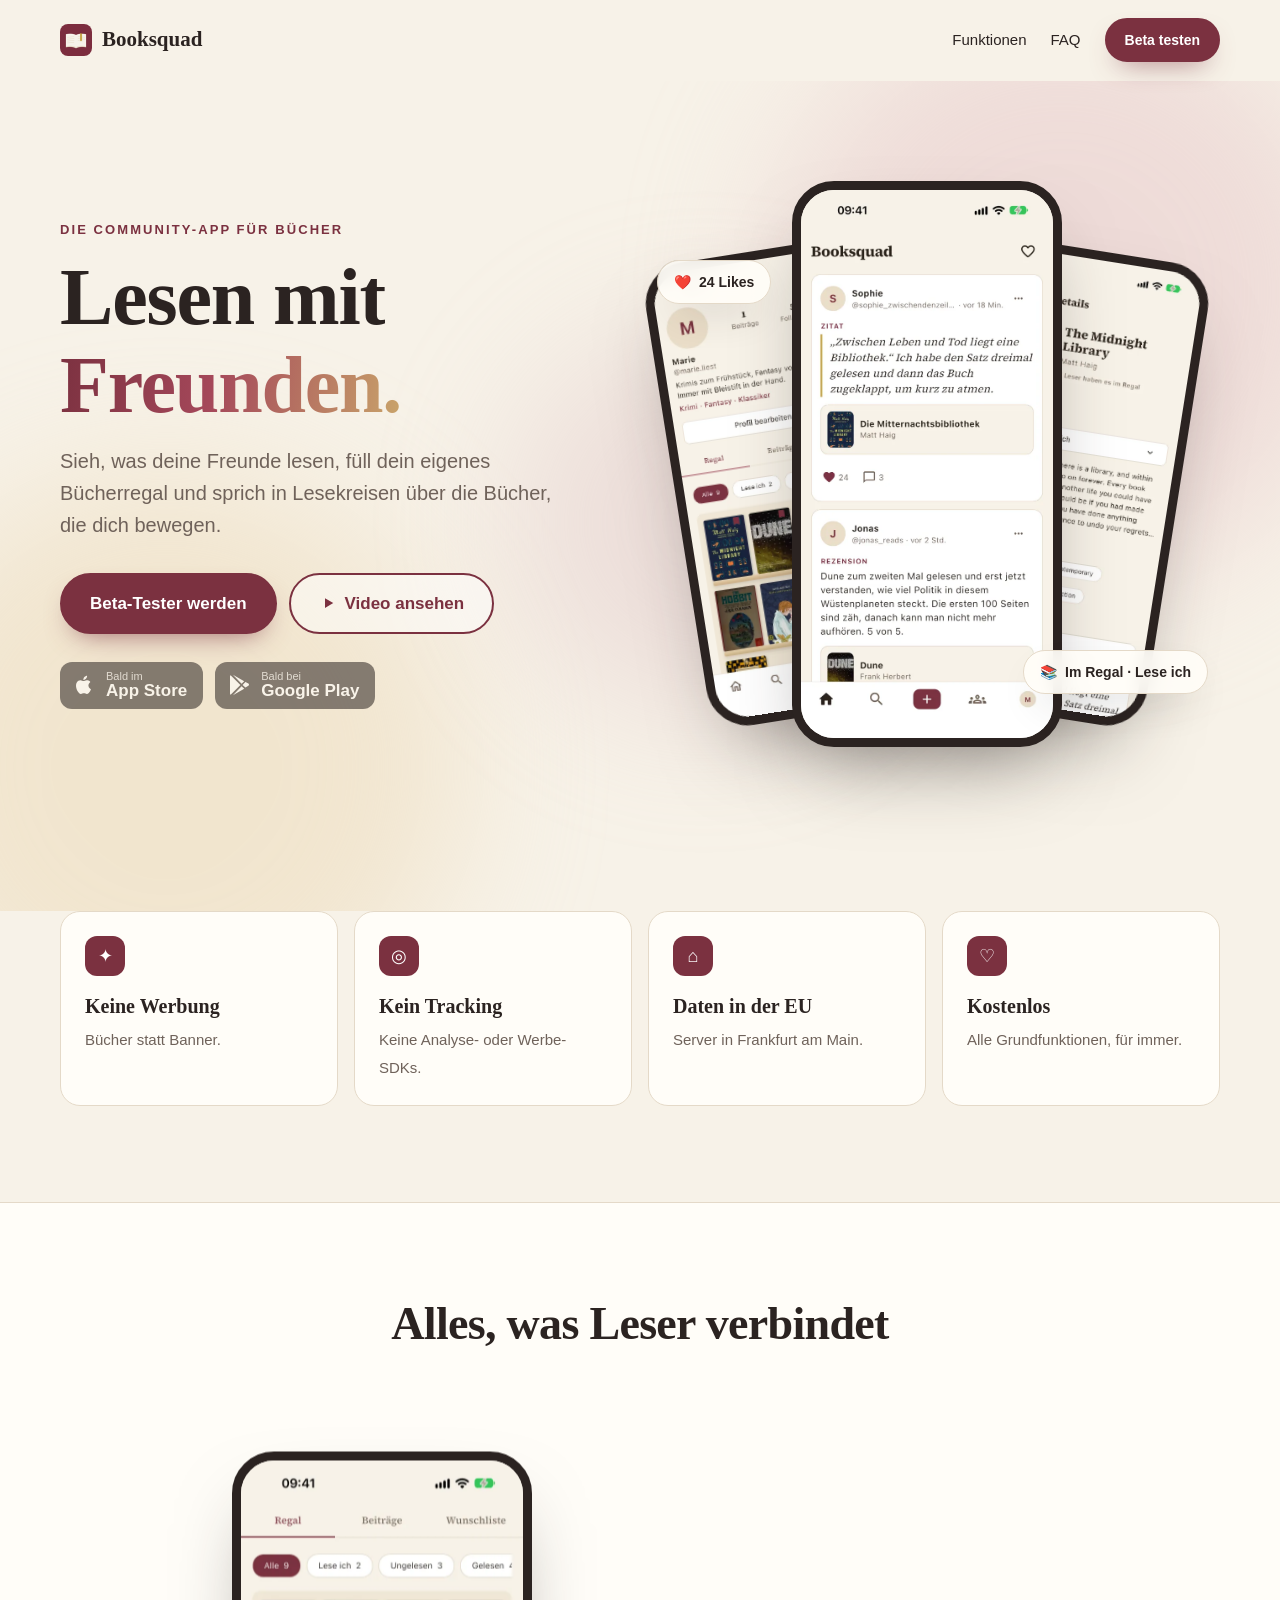
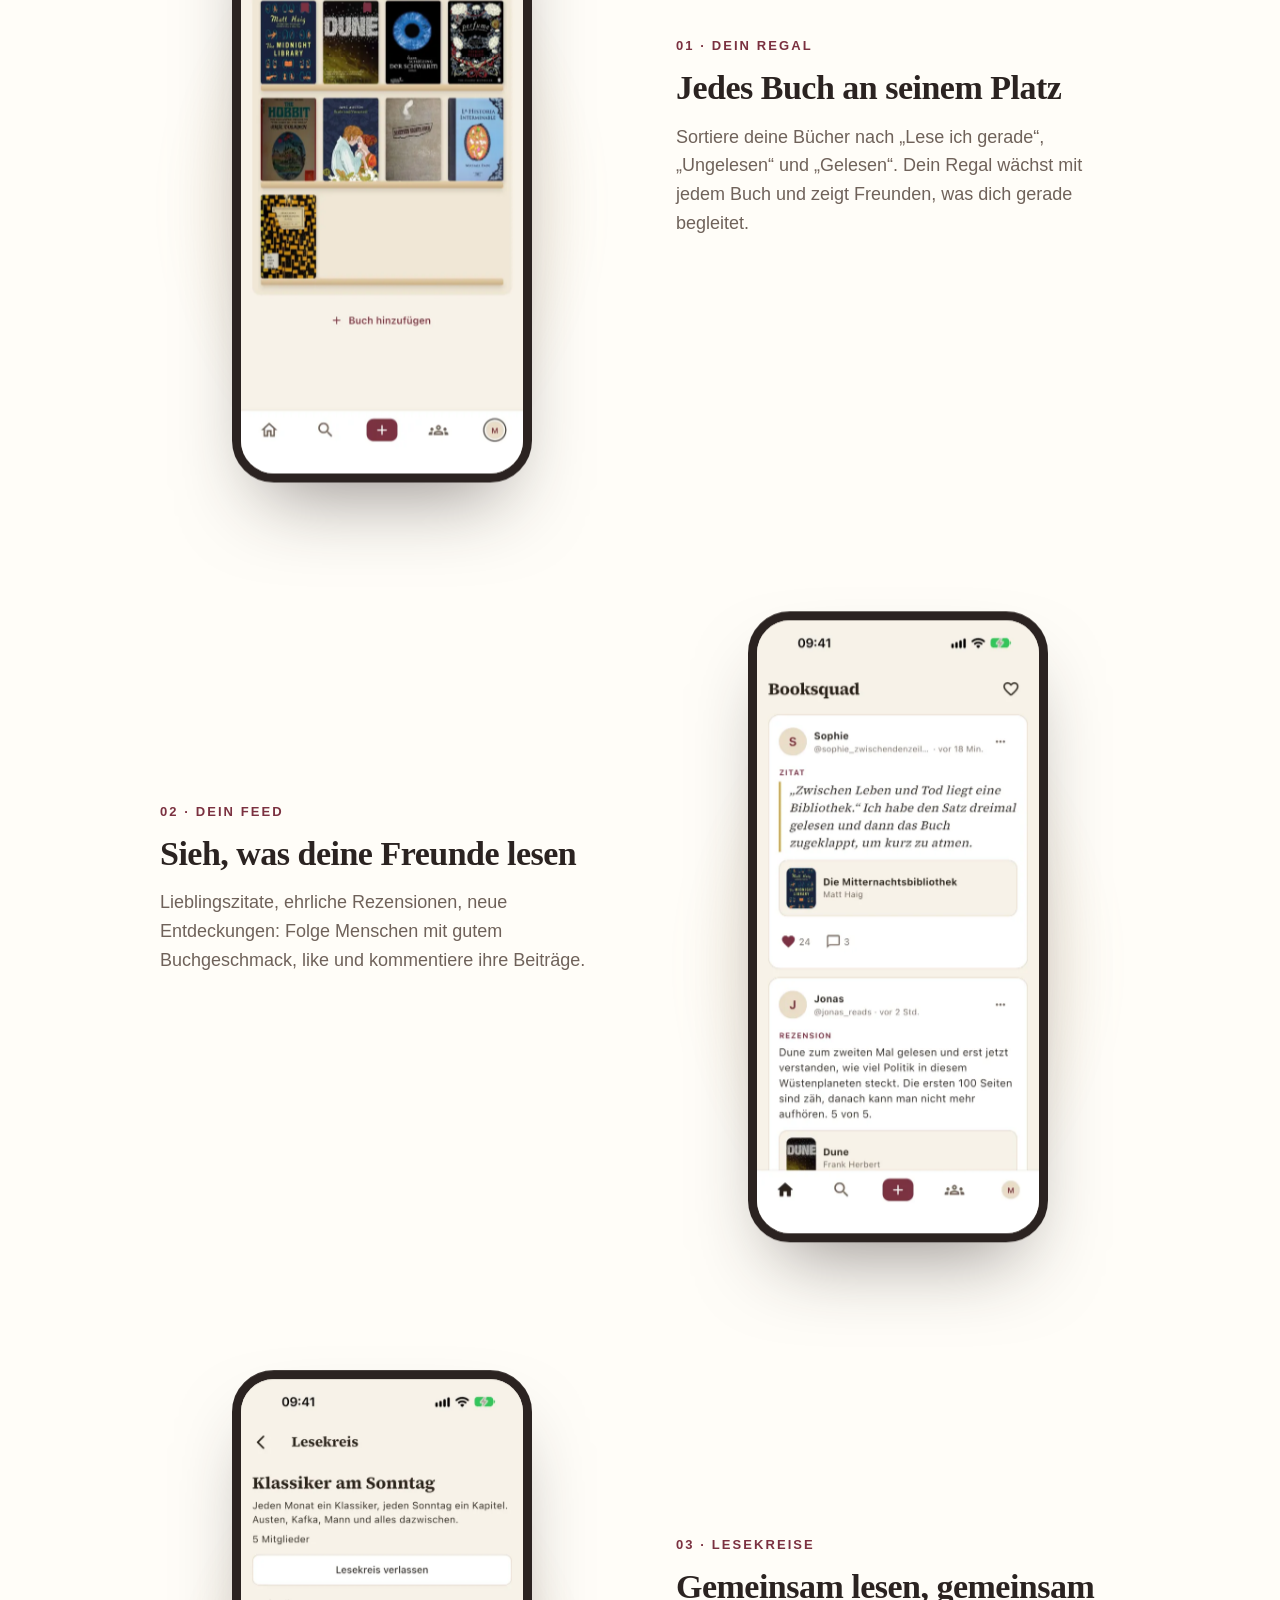
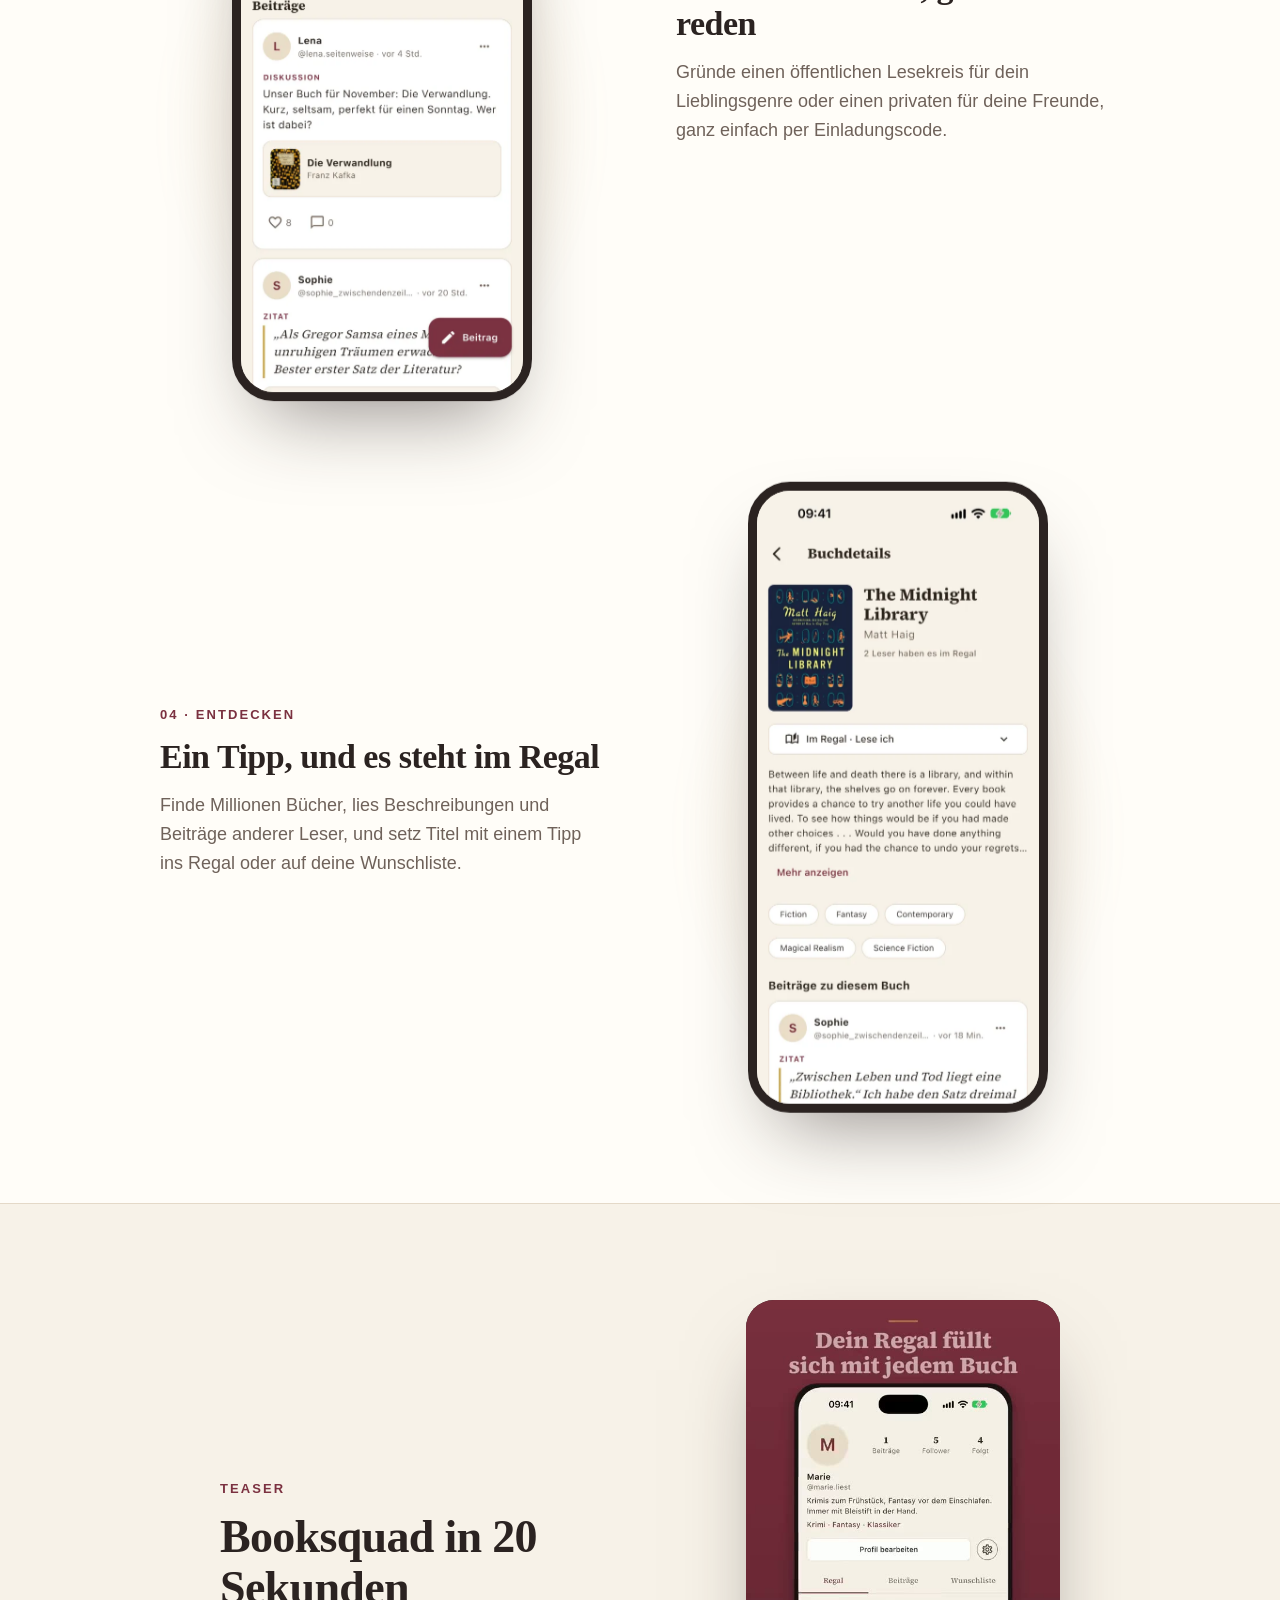
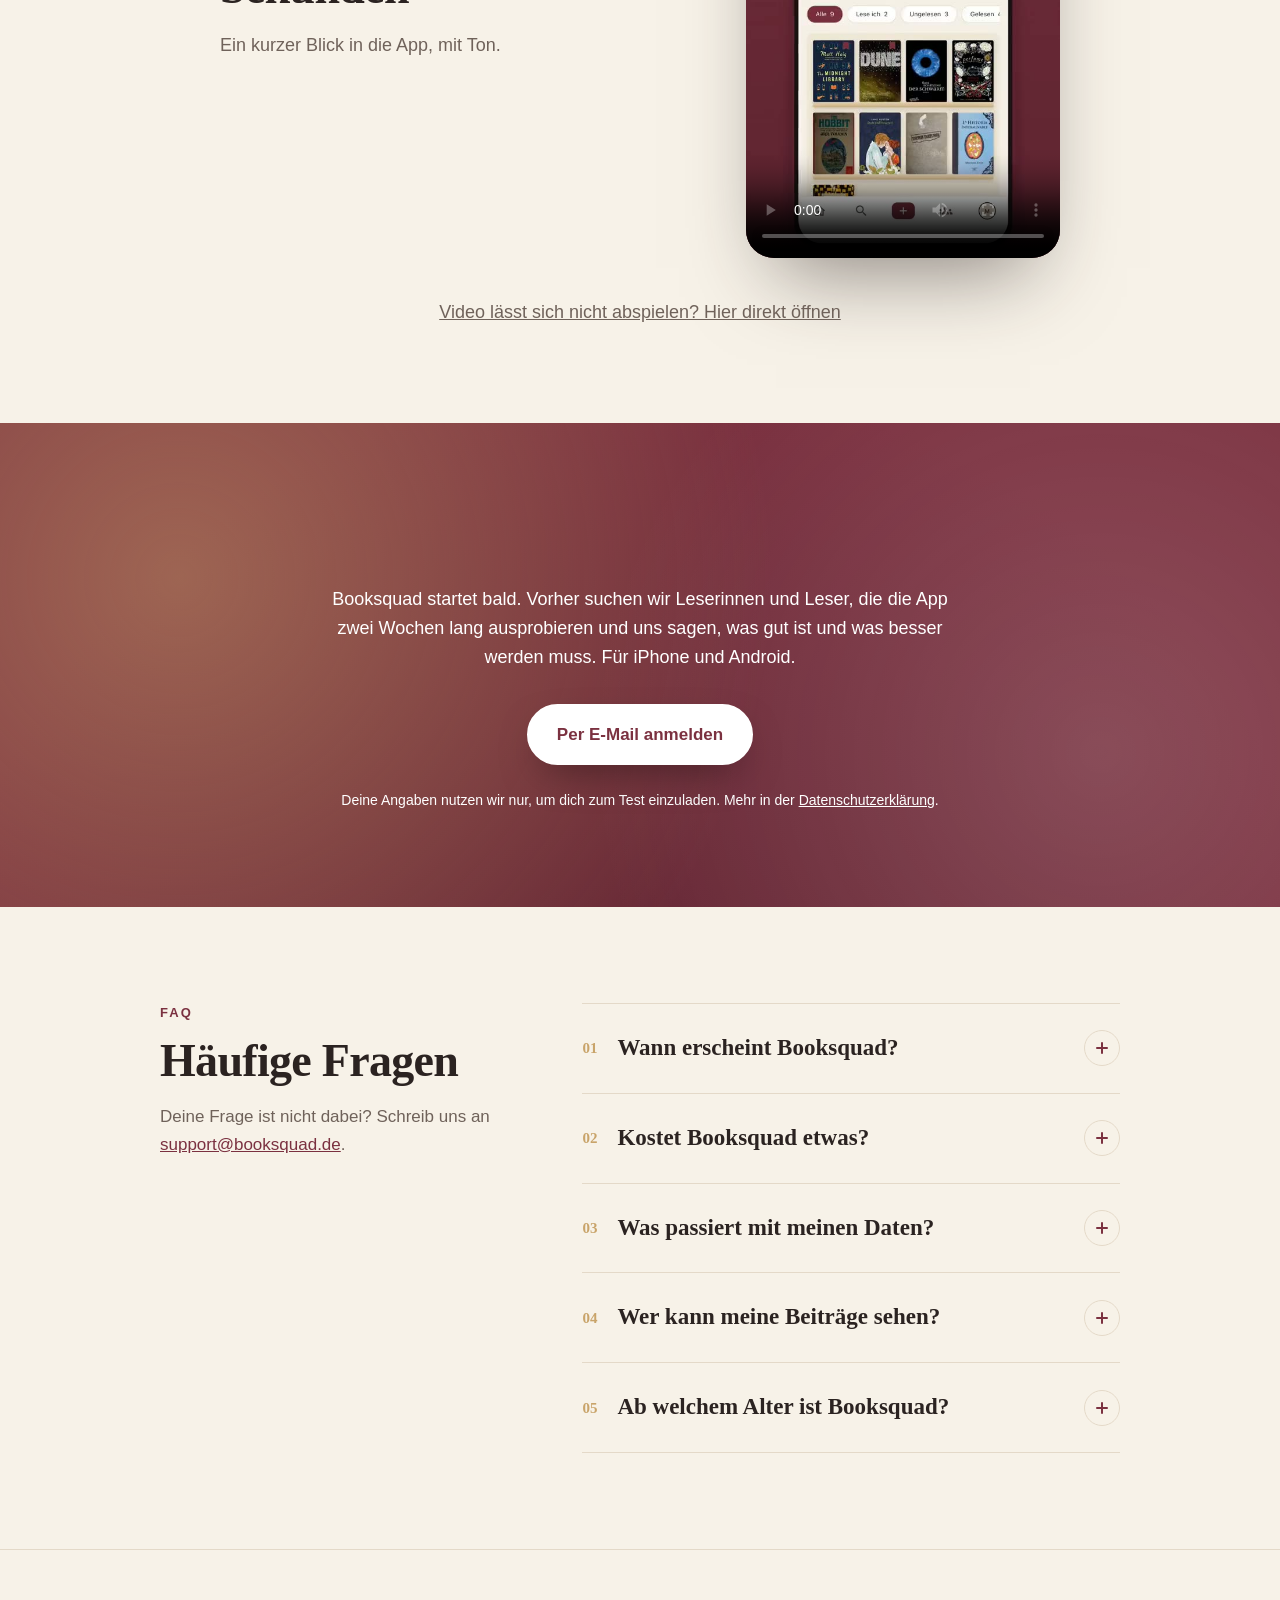
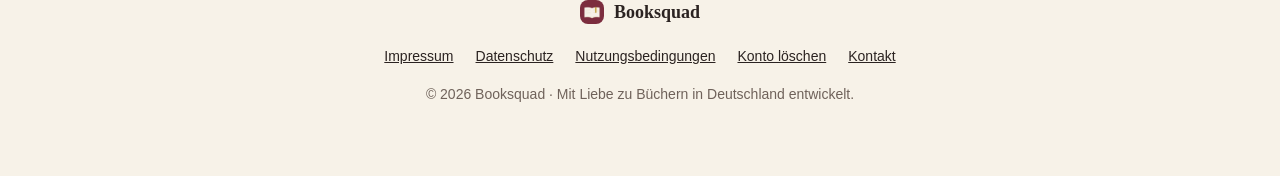
==== commit c24d5cfe: "fix: no draft notes or placeholders in published files; robust teaser video Remove draft banners fro" ====
--- a/site/index.html
+++ b/site/index.html
@@ -121,10 +121,11 @@
     <p data-reveal style="--d:2">Ein kurzer Blick in die App, mit Ton.</p>
   </div>
   <div class="video-wrap" data-reveal="zoom">
-    <video controls playsinline preload="none" poster="img/teaser-poster.jpg" width="540" height="960">
+    <video controls playsinline preload="metadata" poster="img/teaser-poster.jpg" width="540" height="960">
       <source src="img/teaser.mp4" type="video/mp4">
     </video>
   </div>
+  <p class="video-link"><a href="img/teaser.mp4">Video lässt sich nicht abspielen? Hier direkt öffnen</a></p>
 </section>
 
 <section id="beta" class="beta">
--- a/site/landing.css
+++ b/site/landing.css
@@ -319,12 +319,15 @@
 }
 .teaser p:not(.eyebrow) { color: var(--muted); font-size: 18px; }
 .video-wrap {
-  width: min(320px, 78vw);
+  width: min(320px, 78vw, calc(62vh * 0.5625));
   border-radius: 28px;
   overflow: hidden;
   box-shadow: 0 40px 80px -30px rgba(43, 35, 33, 0.55);
   background: var(--ink);
 }
+
+.video-link { grid-column: 1 / -1; text-align: center; margin: -24px 0 0; font-size: 14px; }
+.video-link a { color: var(--muted); }
 
 /* Beta */
 .beta {
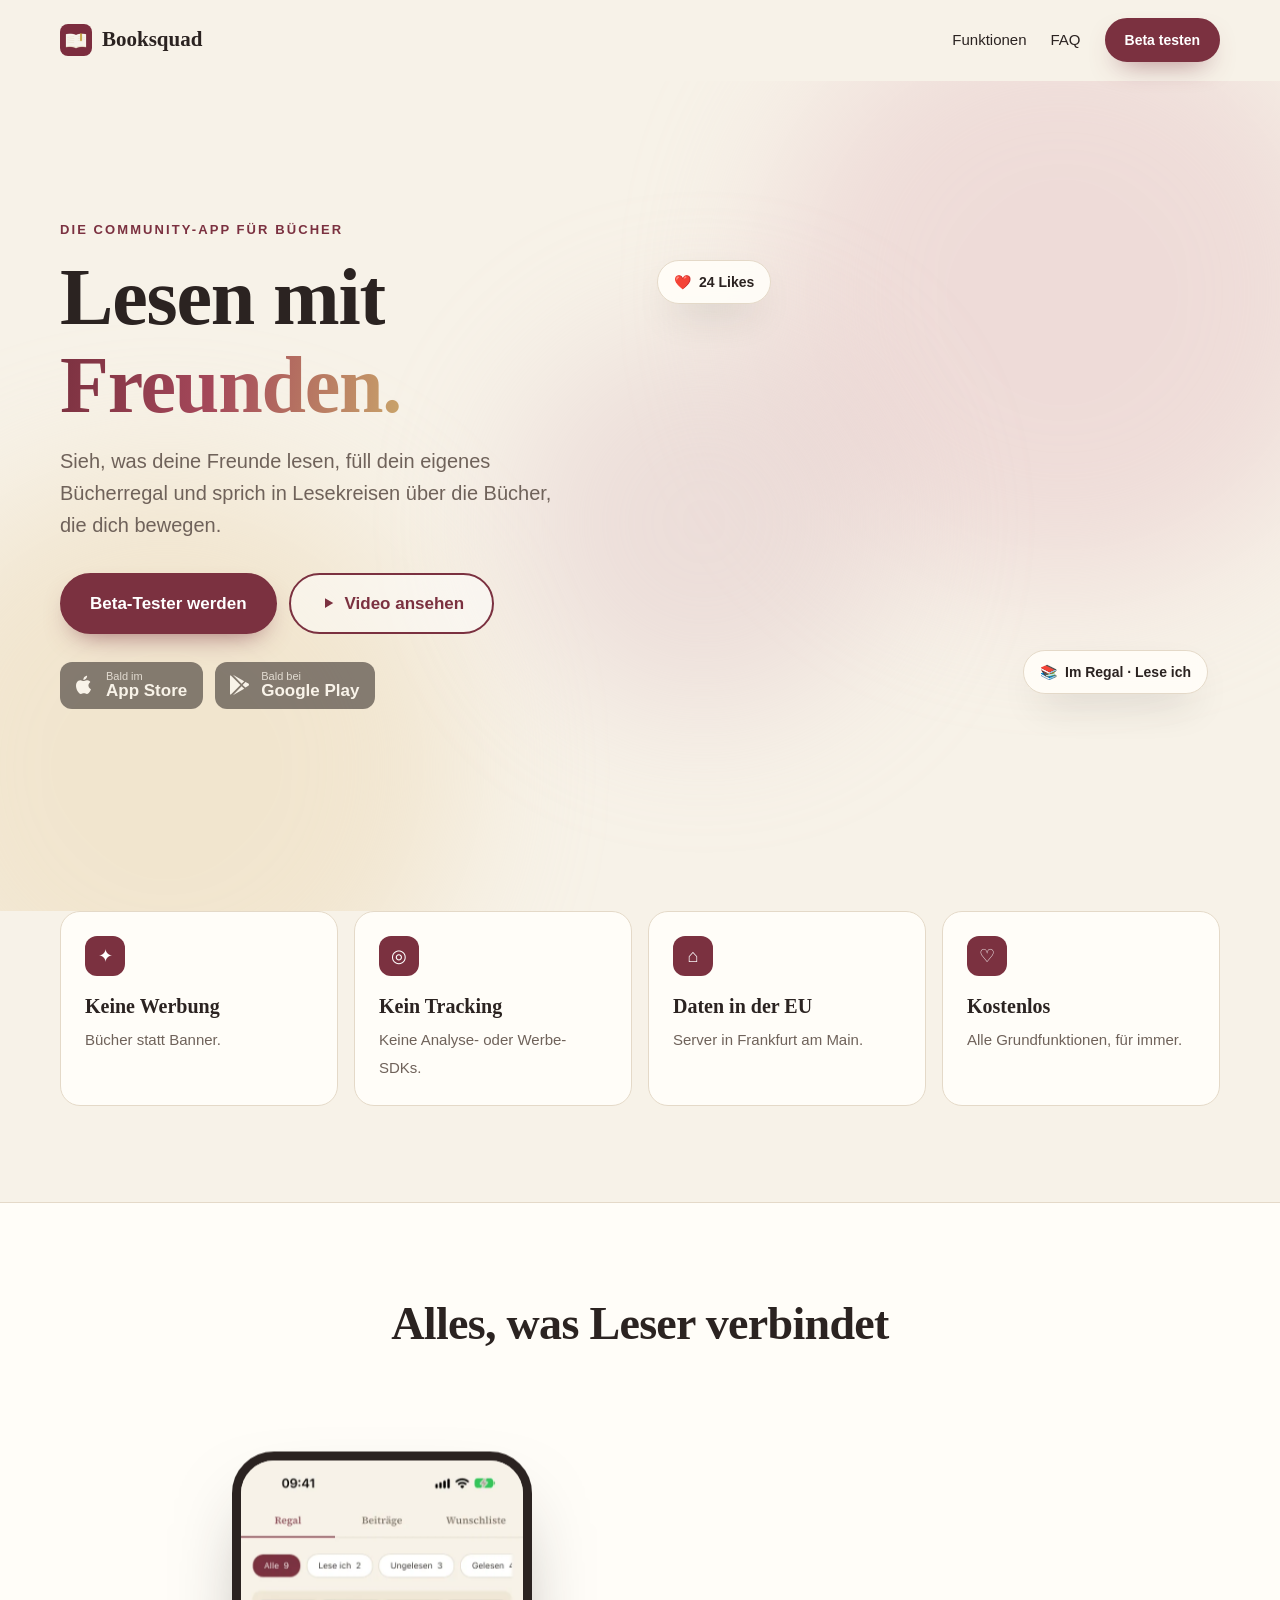
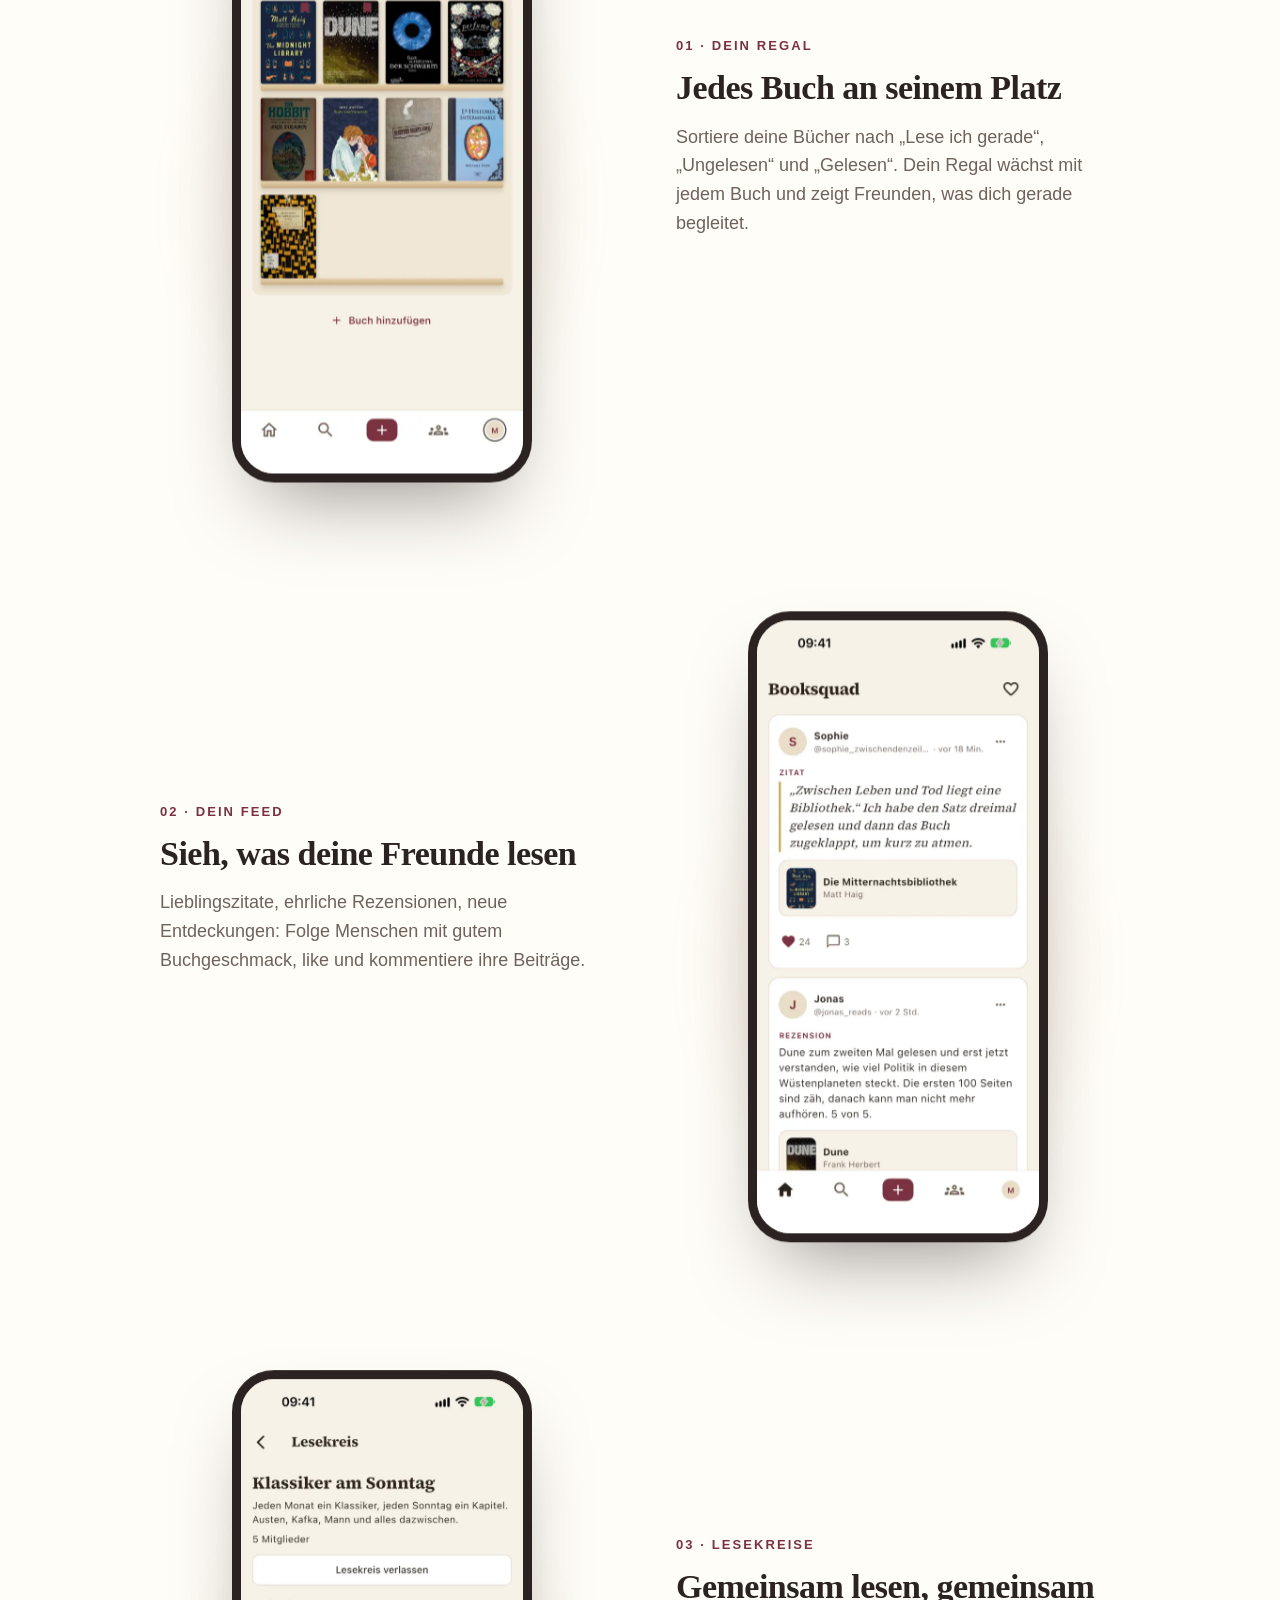
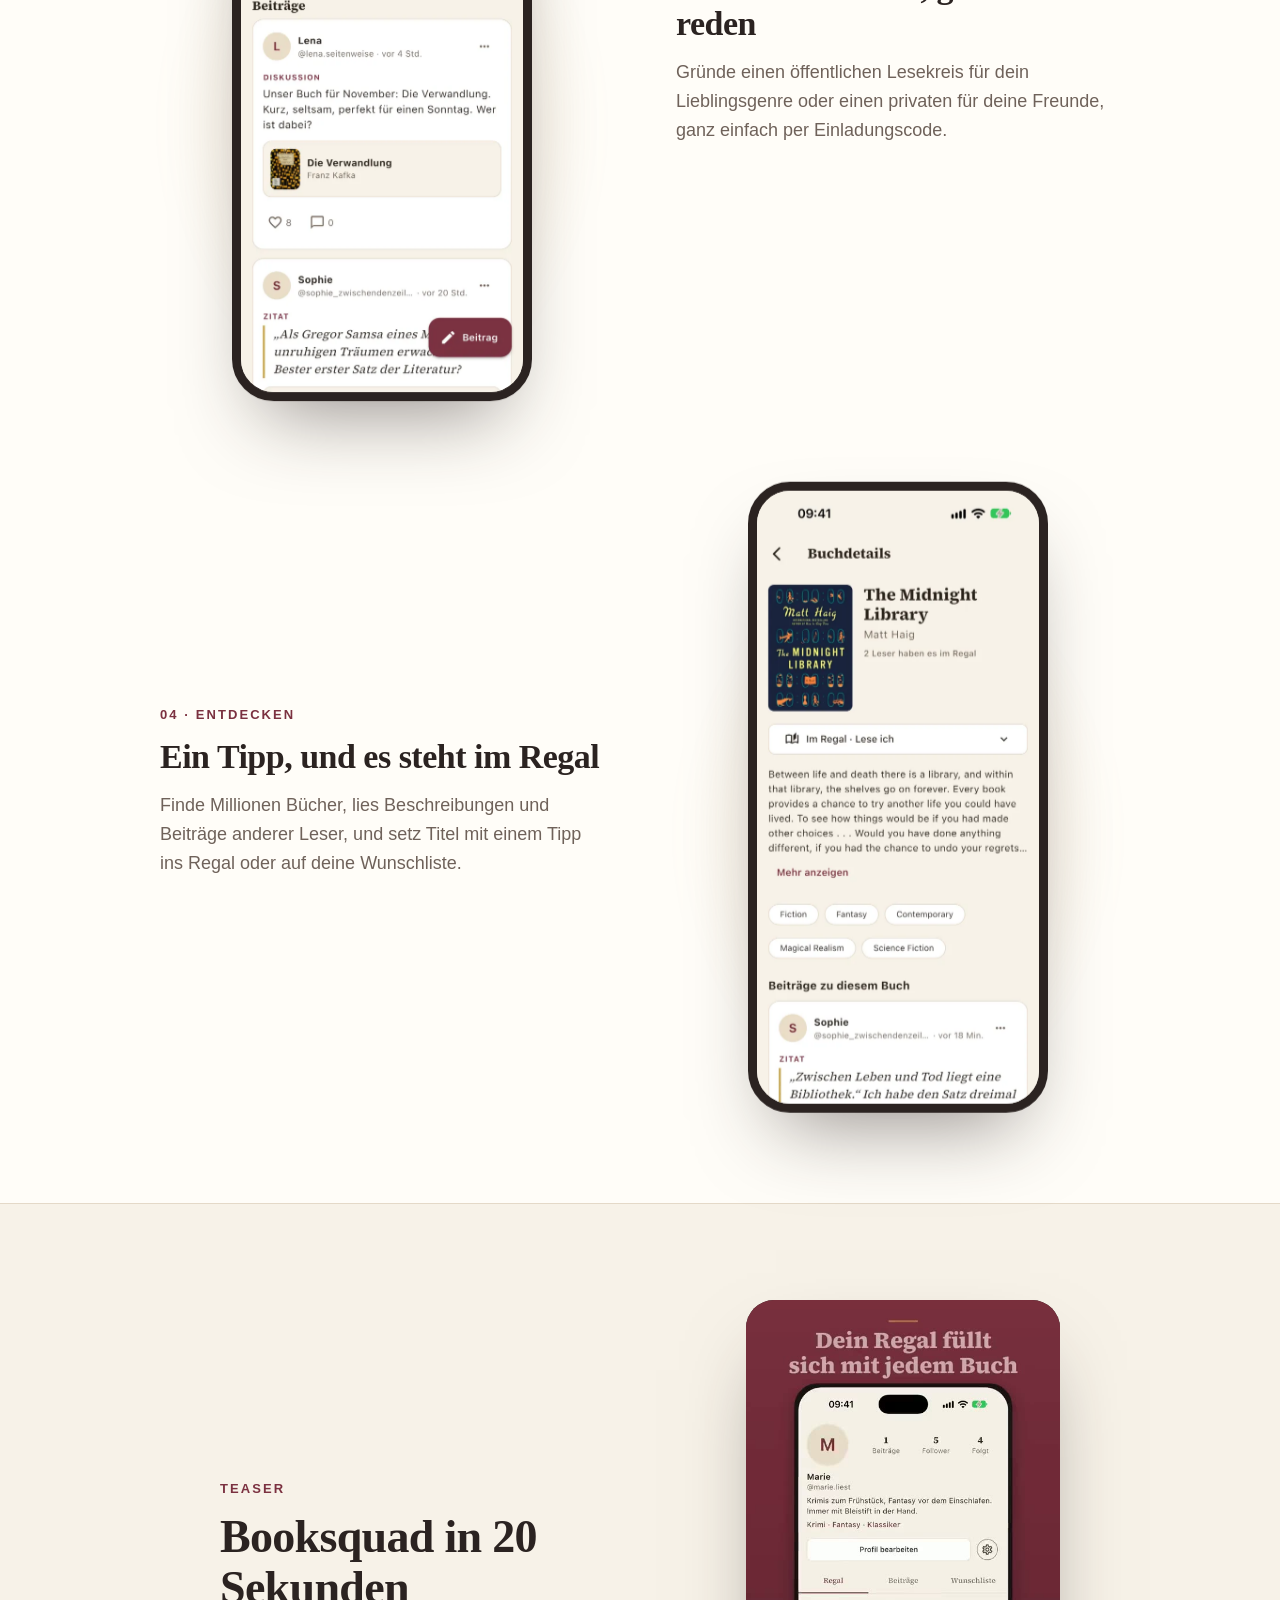
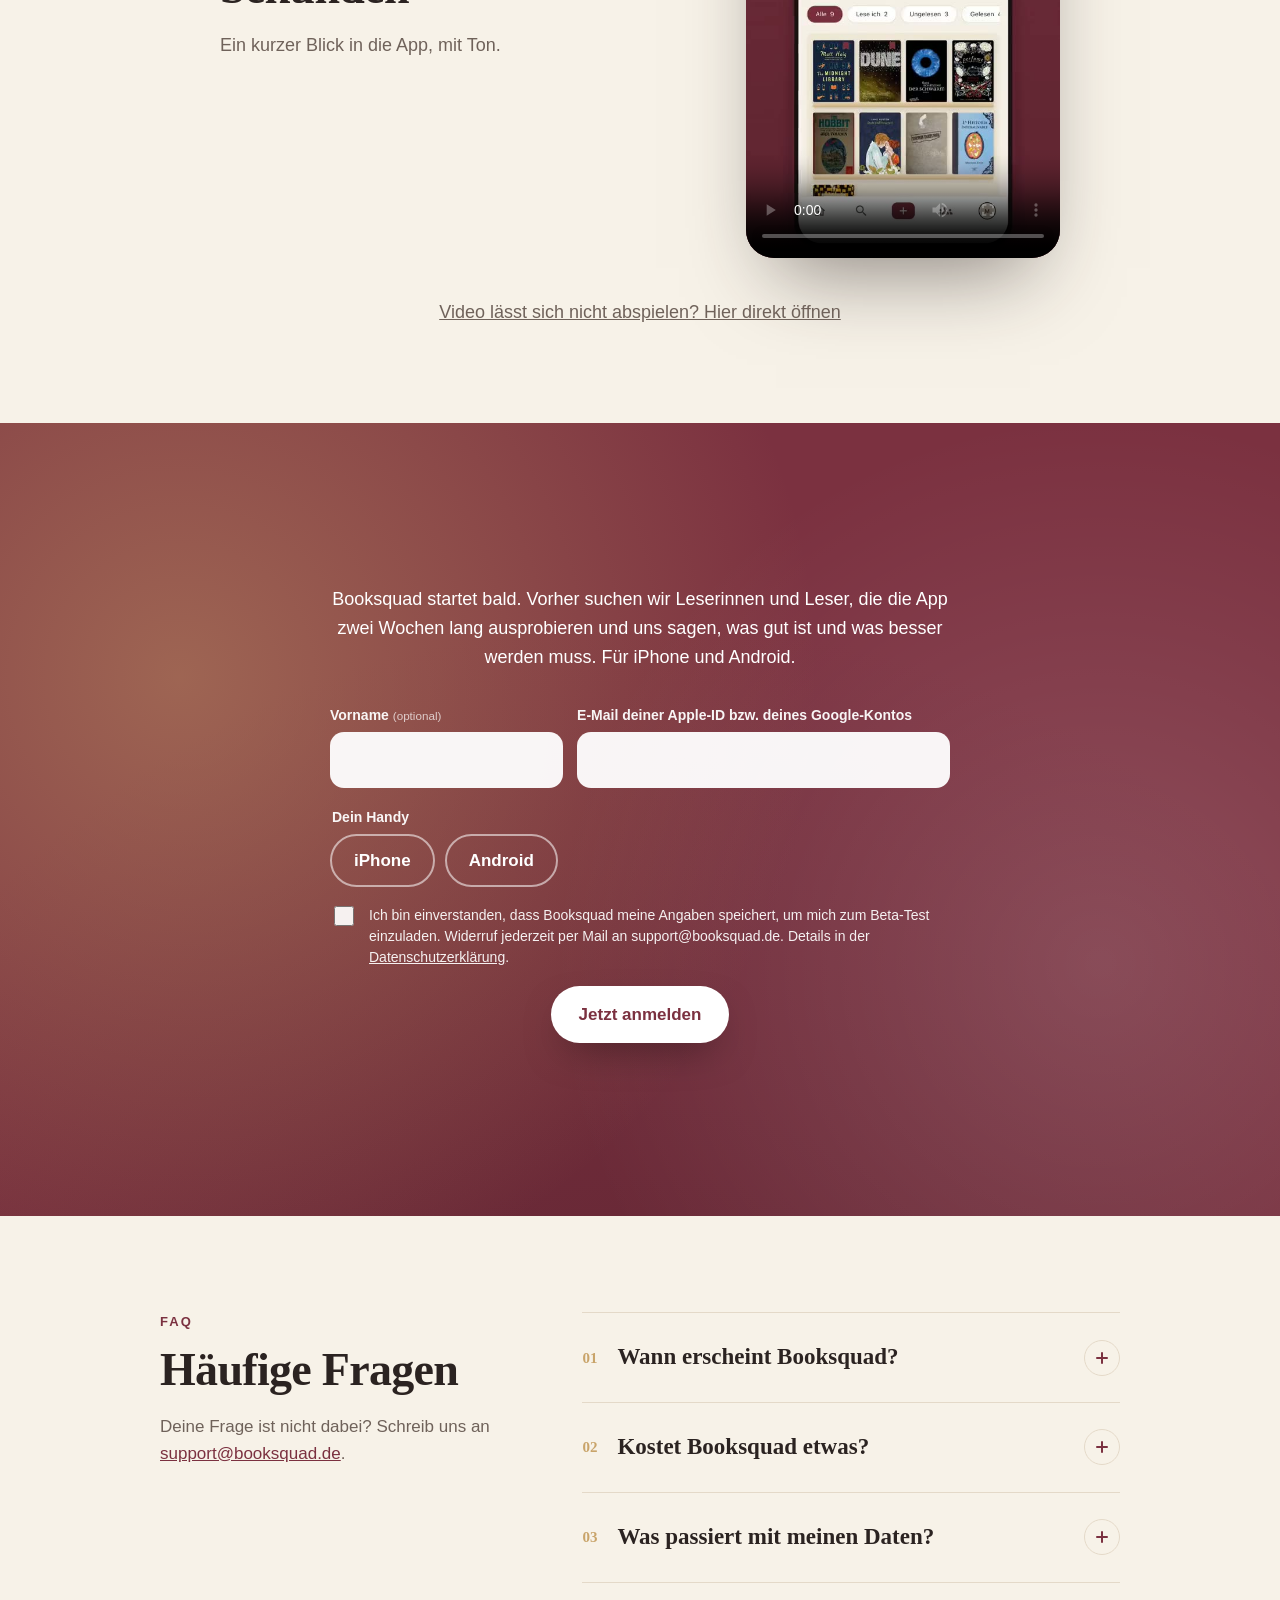
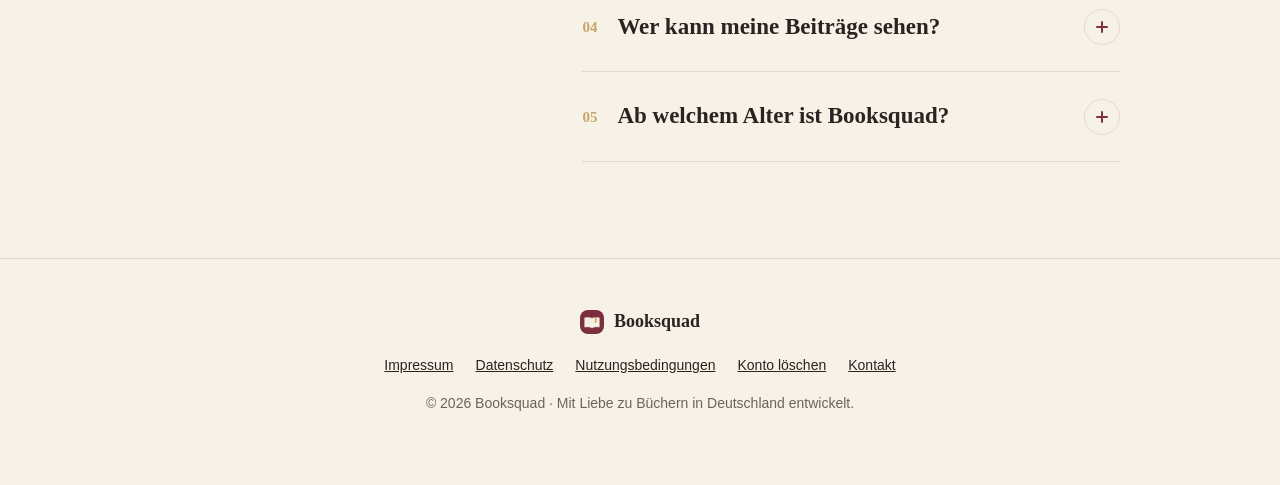
==== commit 19a9da4a: "feat(site): beta sign-up form on booksquad.de Replaces the mailto link with an inline form (first na" ====
--- a/site/index.html
+++ b/site/index.html
@@ -132,10 +132,30 @@
   <div class="beta-glow" aria-hidden="true"></div>
   <h2 data-reveal>Werde Beta-Tester</h2>
   <p data-reveal style="--d:1">Booksquad startet bald. Vorher suchen wir Leserinnen und Leser, die die App zwei Wochen lang ausprobieren und uns sagen, was gut ist und was besser werden muss. Für iPhone und Android.</p>
-  <div data-reveal style="--d:2">
-    <a class="btn btn-light" href="mailto:support@booksquad.de?subject=Beta-Tester%20Booksquad&amp;body=Hallo%2C%20ich%20m%C3%B6chte%20Booksquad%20testen.%0A%0AGer%C3%A4t%20(iPhone%20oder%20Android)%3A%20%0AE-Mail%20meiner%20Apple-ID%20bzw.%20meines%20Google-Kontos%3A%20">Per E-Mail anmelden</a>
-  </div>
-  <p class="fine" data-reveal style="--d:3">Deine Angaben nutzen wir nur, um dich zum Test einzuladen. Mehr in der <a href="privacy.html">Datenschutzerklärung</a>.</p>
+  <form class="beta-form" data-reveal style="--d:2" novalidate>
+    <div class="field-row">
+      <label class="field">
+        <span>Vorname <small>(optional)</small></span>
+        <input name="first_name" type="text" maxlength="60" autocomplete="given-name">
+      </label>
+      <label class="field">
+        <span>E-Mail deiner Apple-ID bzw. deines Google-Kontos</span>
+        <input name="email" type="email" maxlength="254" autocomplete="email" required>
+      </label>
+    </div>
+    <fieldset class="platform">
+      <legend>Dein Handy</legend>
+      <label><input type="radio" name="platform" value="ios" required><span>iPhone</span></label>
+      <label><input type="radio" name="platform" value="android"><span>Android</span></label>
+    </fieldset>
+    <label class="hp" aria-hidden="true">Website <input name="website" type="text" tabindex="-1" autocomplete="off"></label>
+    <label class="consent">
+      <input type="checkbox" name="consent" required>
+      <span>Ich bin einverstanden, dass Booksquad meine Angaben speichert, um mich zum Beta-Test einzuladen. Widerruf jederzeit per Mail an support@booksquad.de. Details in der <a href="privacy.html#beta">Datenschutzerklärung</a>.</span>
+    </label>
+    <button class="btn btn-light" type="submit">Jetzt anmelden</button>
+    <p class="form-status" role="status" aria-live="polite"></p>
+  </form>
 </section>
 
 <section id="faq" class="faq">
--- a/site/landing.css
+++ b/site/landing.css
@@ -351,6 +351,38 @@
 .beta p { max-width: 620px; margin: 0 auto 32px; font-size: 18px; opacity: 0.92; }
 .beta .fine { font-size: 14px; margin: 24px auto 0; opacity: 0.8; }
 .beta .fine a { color: #fff; }
+
+/* Beta form */
+.beta-form { max-width: 620px; margin: 0 auto; text-align: left; display: grid; gap: 18px; }
+.field-row { display: grid; grid-template-columns: 1fr 1.6fr; gap: 14px; }
+.field span, .platform legend { display: block; font-size: 14px; font-weight: 600; margin-bottom: 6px; opacity: 0.95; }
+.field small { font-weight: 400; opacity: 0.75; }
+.field input {
+  width: 100%; font: inherit; font-size: 16px; color: var(--ink);
+  background: rgba(255, 255, 255, 0.95); border: 2px solid transparent; border-radius: 14px;
+  padding: 13px 16px; transition: border-color 0.2s, box-shadow 0.2s;
+}
+.field input:focus { outline: none; border-color: var(--gold); box-shadow: 0 0 0 4px rgba(201, 164, 106, 0.35); }
+.platform { border: 0; padding: 0; margin: 0; display: flex; flex-wrap: wrap; gap: 10px; }
+.platform legend { width: 100%; }
+.platform label { cursor: pointer; }
+.platform input { position: absolute; opacity: 0; pointer-events: none; }
+.platform label span {
+  display: inline-block; padding: 11px 22px; border-radius: 999px;
+  border: 2px solid rgba(255, 255, 255, 0.55); font-weight: 600; transition: all 0.2s var(--ease);
+}
+.platform input:checked + span { background: #fff; color: var(--burgundy); border-color: #fff; }
+.platform input:focus-visible + span { outline: 3px solid var(--gold); outline-offset: 2px; }
+.hp { position: absolute; left: -9999px; width: 1px; height: 1px; overflow: hidden; }
+.consent { display: flex; gap: 12px; align-items: flex-start; font-size: 14px; line-height: 1.5; opacity: 0.92; cursor: pointer; }
+.consent input { width: 20px; height: 20px; margin-top: 1px; flex: none; accent-color: var(--gold); }
+.consent a { color: #fff; }
+.beta-form .btn { justify-self: center; border: 0; font: inherit; font-weight: 600; cursor: pointer; }
+.beta-form .btn[disabled] { opacity: 0.7; cursor: wait; }
+.form-status { text-align: center; margin: 0; font-weight: 600; min-height: 1.5em; }
+.form-status.error { color: #ffd9d9; }
+.beta-form.done { text-align: center; }
+.beta-done { font-family: var(--serif); font-size: clamp(22px, 3vw, 28px); margin: 0; }
 
 /* FAQ */
 .faq {
@@ -444,6 +476,7 @@
   .feature { margin-bottom: 80px; }
   .faq summary { gap: 14px; padding: 20px 0; }
   .faq .answer p { padding: 0 0 20px 36px; }
+  .field-row { grid-template-columns: 1fr; }
 }
 
 /* Respect reduced motion */
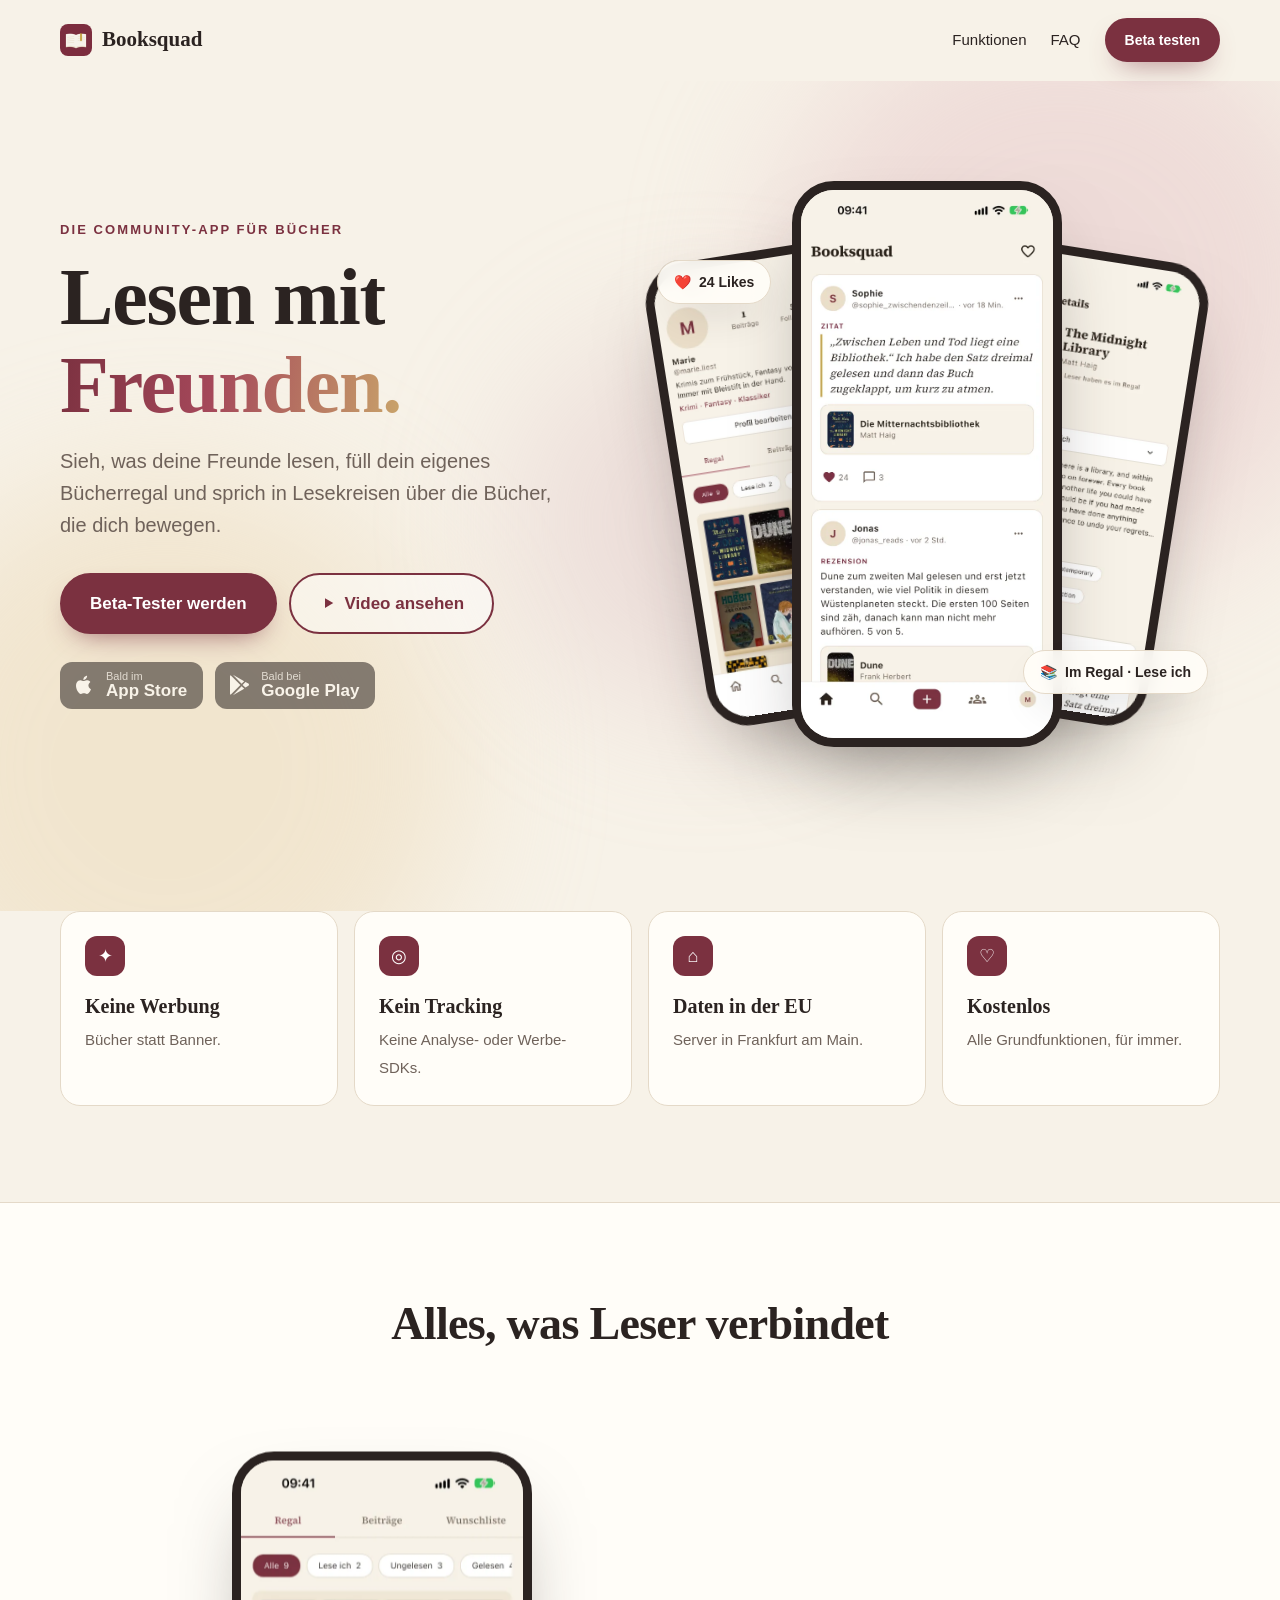
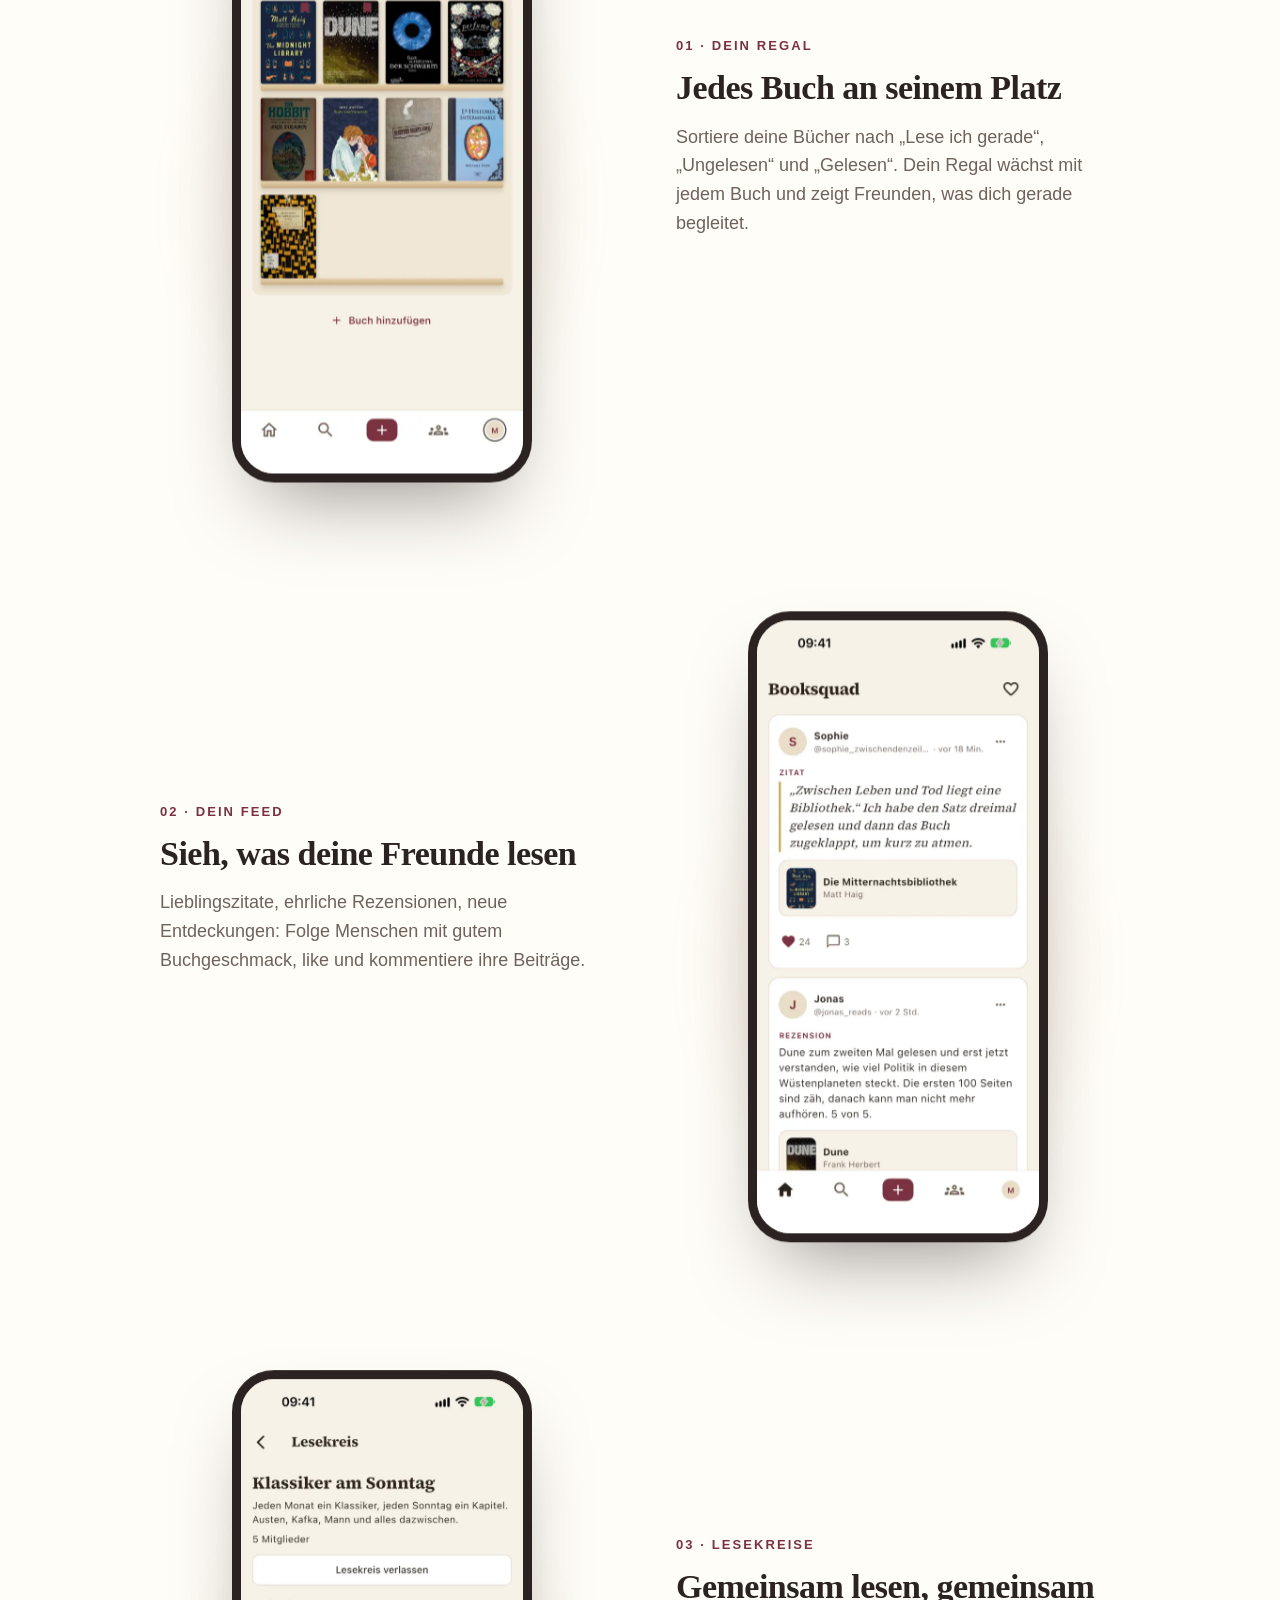
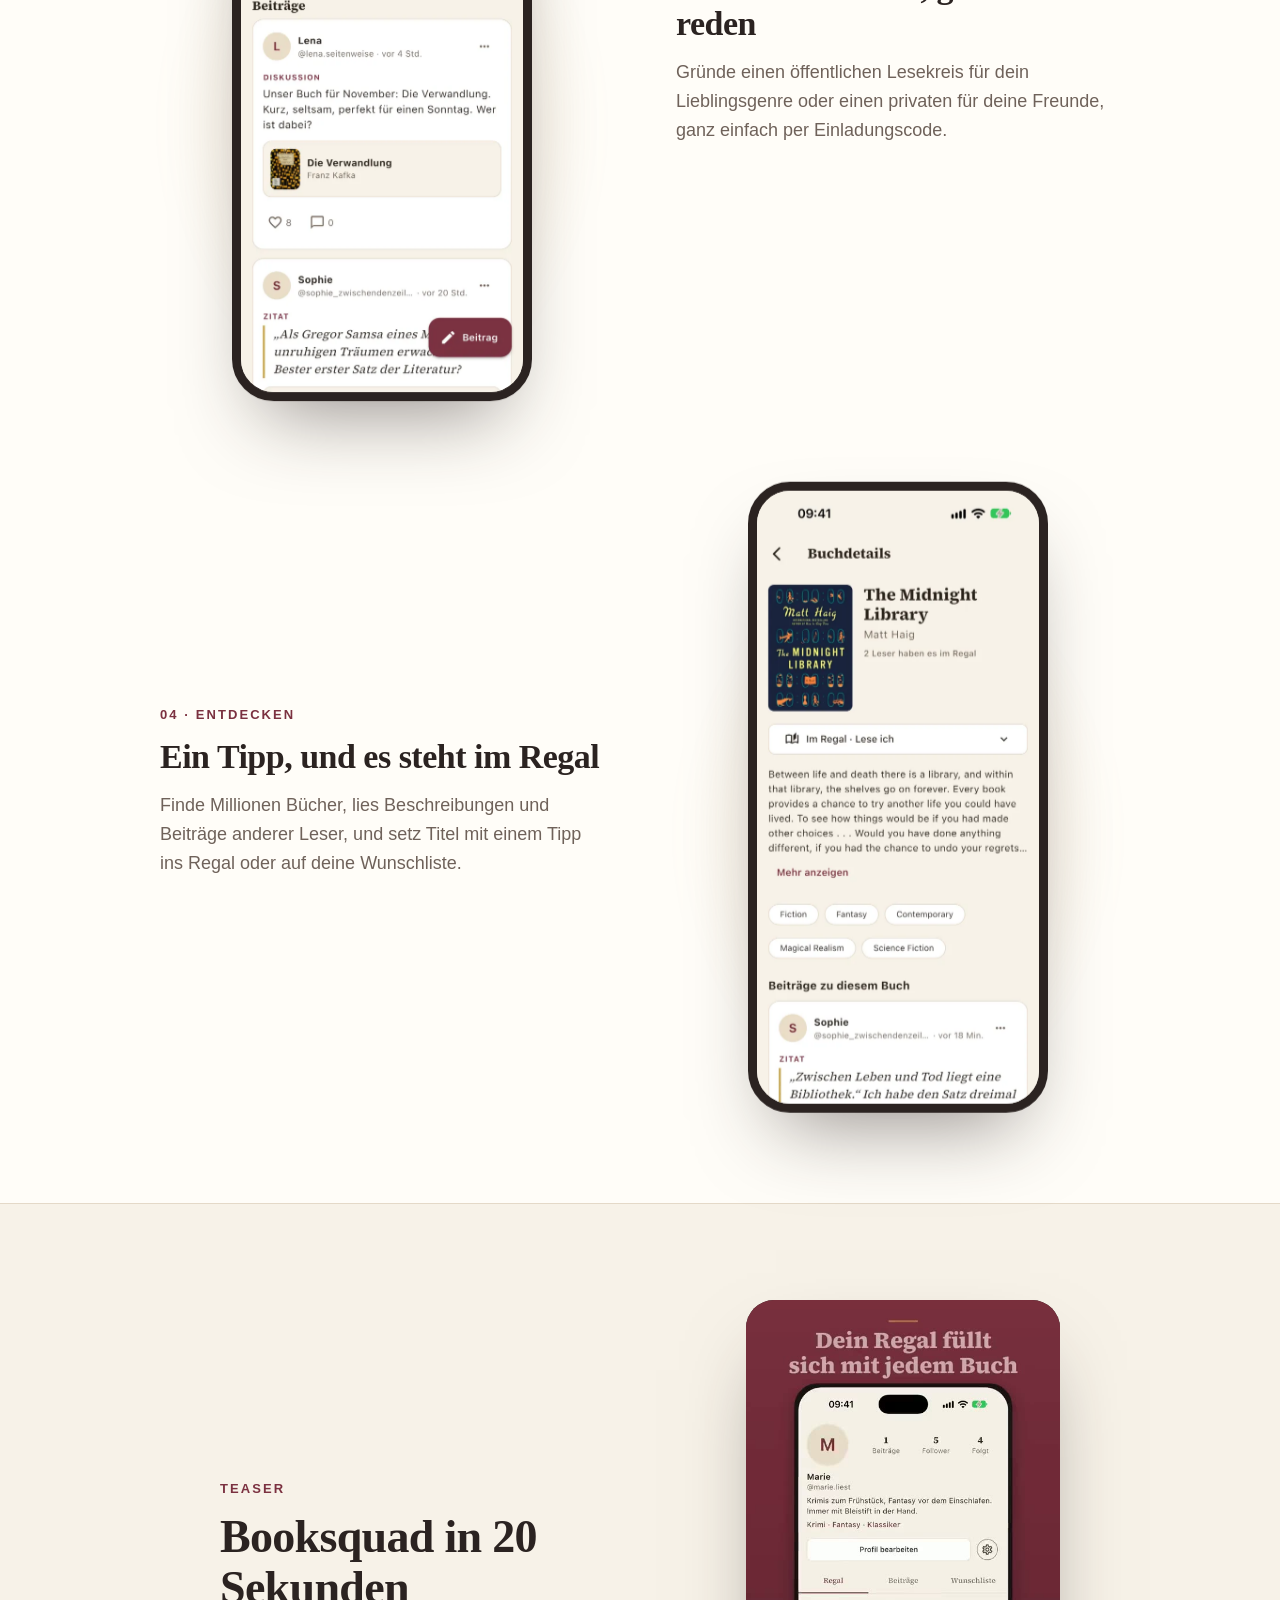
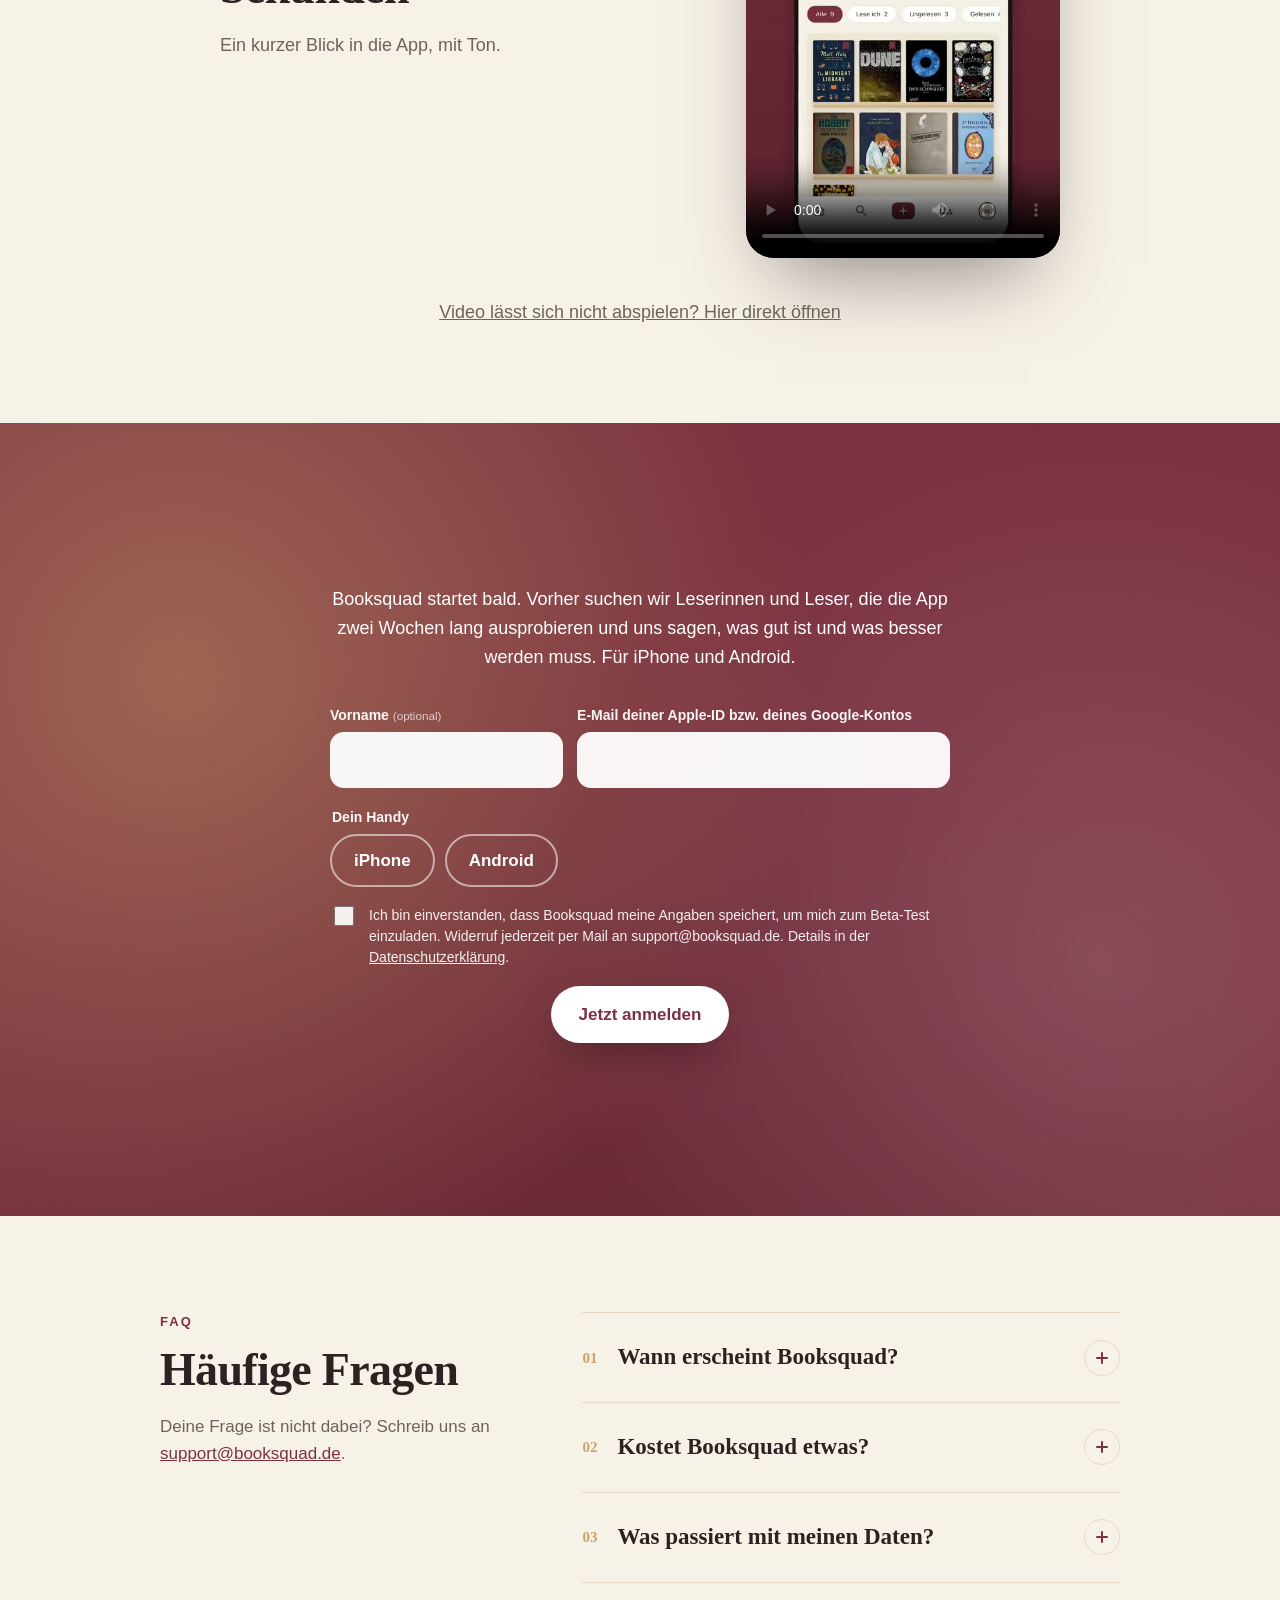
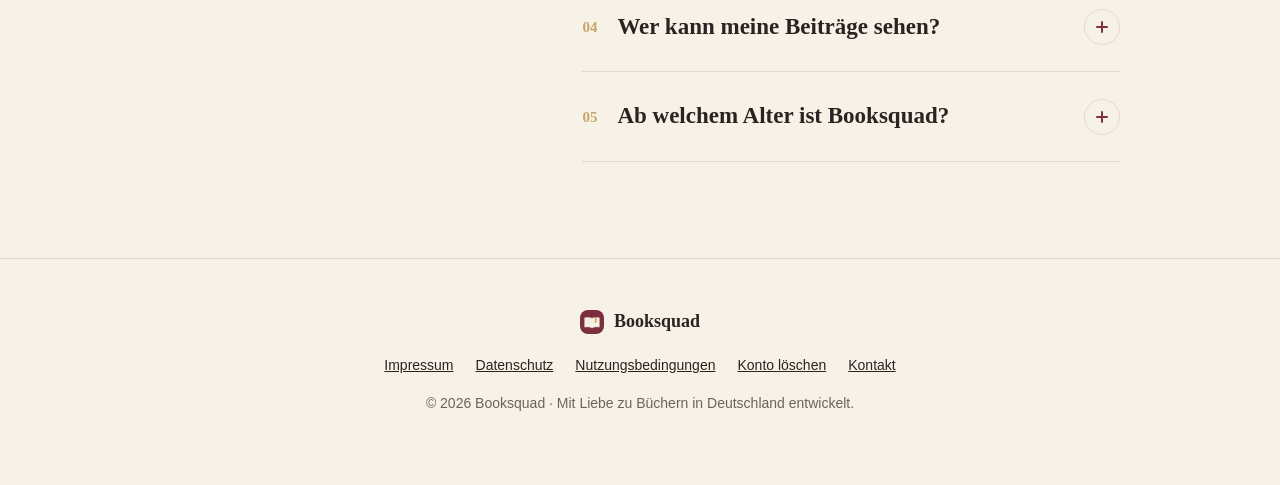
==== commit 98b078a8: "fix(site): restore hero phones hidden by honeypot class clash The beta form's honeypot used class .h" ====
--- a/site/index.html
+++ b/site/index.html
@@ -148,7 +148,7 @@
       <label><input type="radio" name="platform" value="ios" required><span>iPhone</span></label>
       <label><input type="radio" name="platform" value="android"><span>Android</span></label>
     </fieldset>
-    <label class="hp" aria-hidden="true">Website <input name="website" type="text" tabindex="-1" autocomplete="off"></label>
+    <label class="trap" aria-hidden="true">Website <input name="website" type="text" tabindex="-1" autocomplete="off"></label>
     <label class="consent">
       <input type="checkbox" name="consent" required>
       <span>Ich bin einverstanden, dass Booksquad meine Angaben speichert, um mich zum Beta-Test einzuladen. Widerruf jederzeit per Mail an support@booksquad.de. Details in der <a href="privacy.html#beta">Datenschutzerklärung</a>.</span>
--- a/site/landing.css
+++ b/site/landing.css
@@ -373,7 +373,7 @@
 }
 .platform input:checked + span { background: #fff; color: var(--burgundy); border-color: #fff; }
 .platform input:focus-visible + span { outline: 3px solid var(--gold); outline-offset: 2px; }
-.hp { position: absolute; left: -9999px; width: 1px; height: 1px; overflow: hidden; }
+.trap { position: absolute; left: -9999px; width: 1px; height: 1px; overflow: hidden; }
 .consent { display: flex; gap: 12px; align-items: flex-start; font-size: 14px; line-height: 1.5; opacity: 0.92; cursor: pointer; }
 .consent input { width: 20px; height: 20px; margin-top: 1px; flex: none; accent-color: var(--gold); }
 .consent a { color: #fff; }
